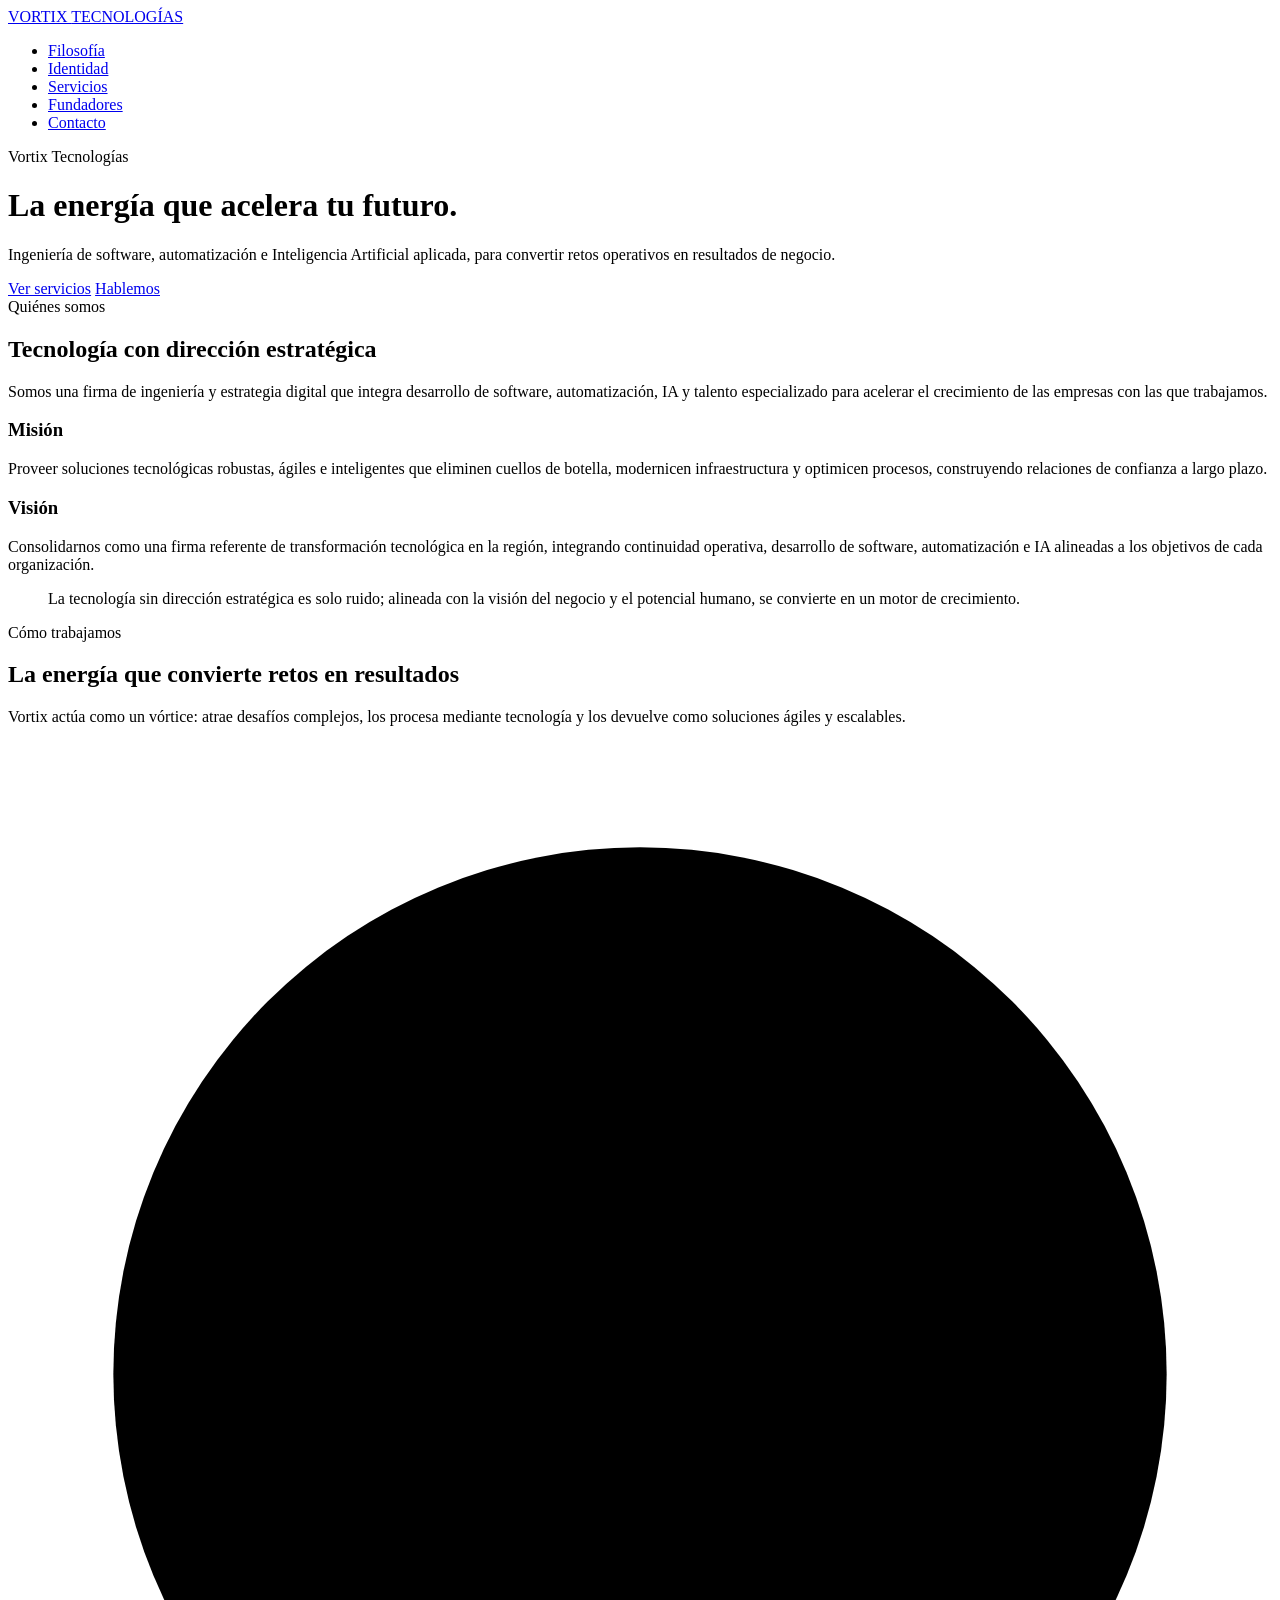
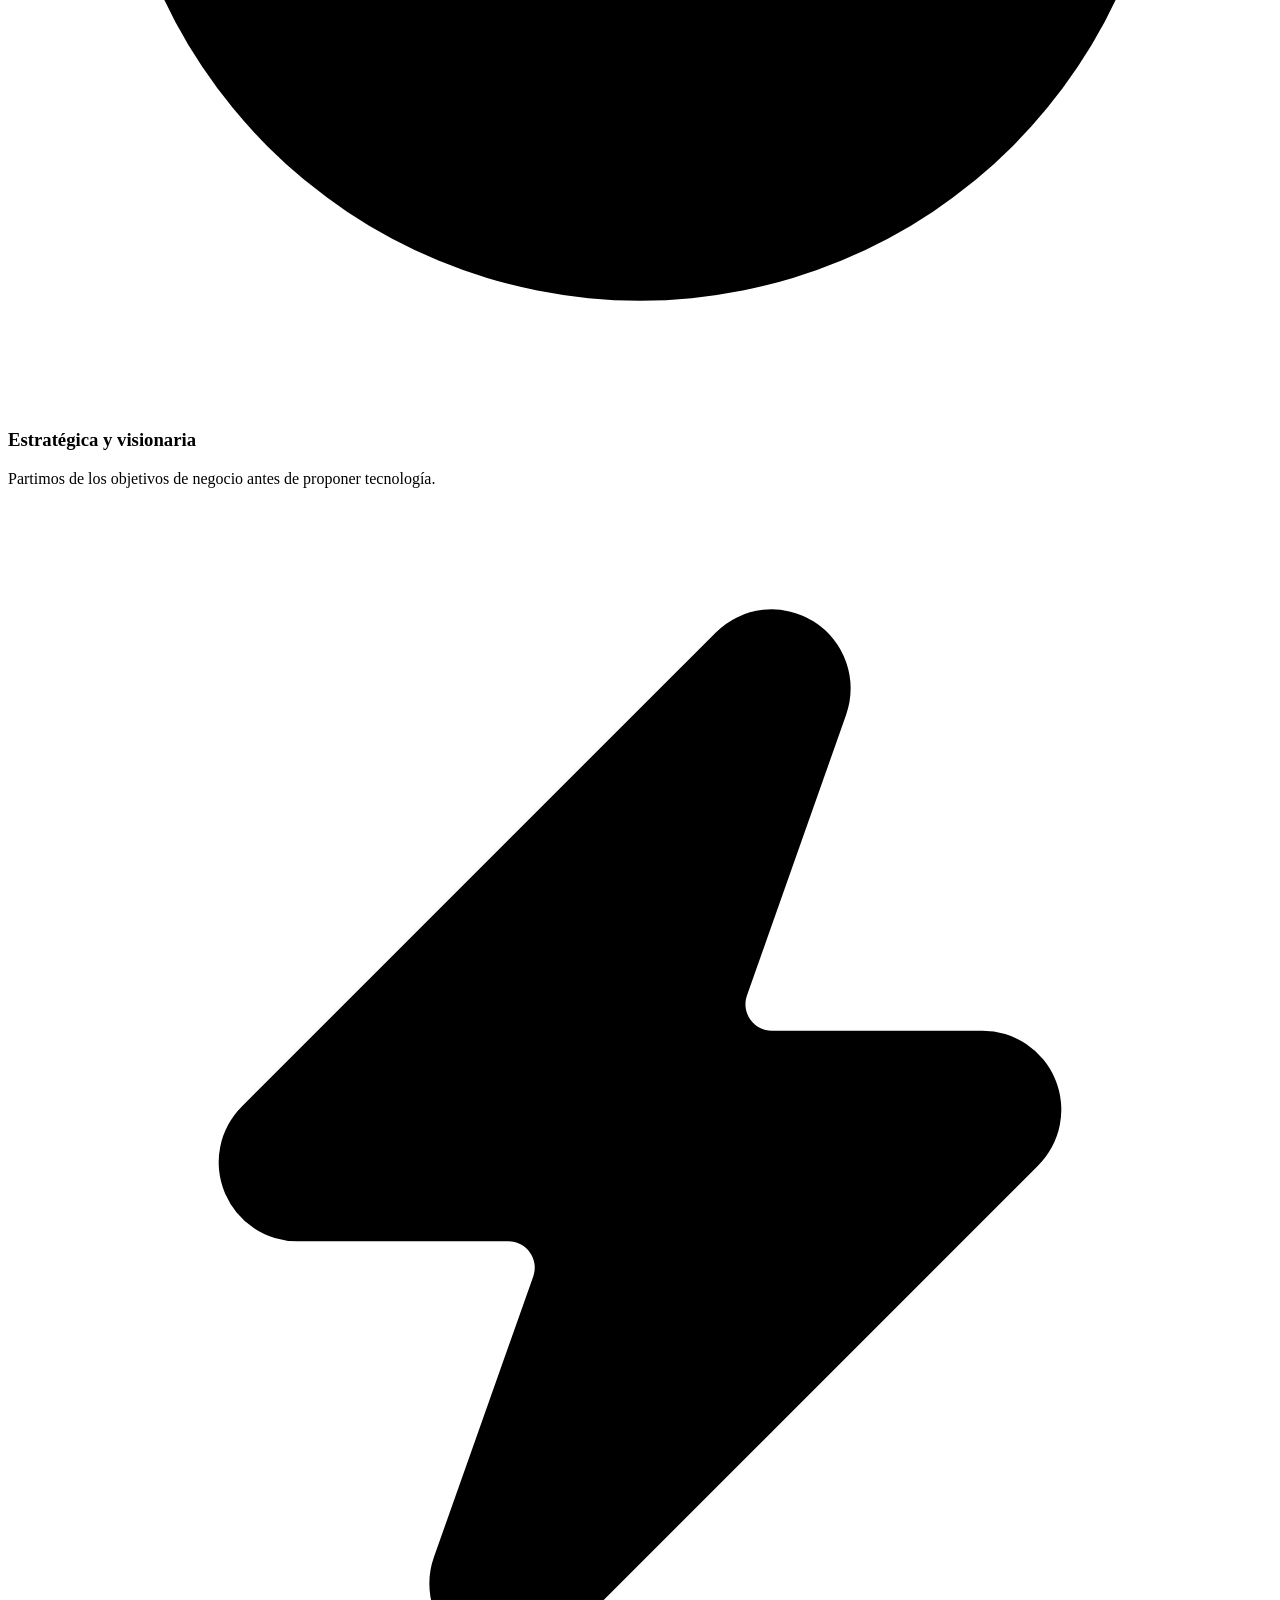
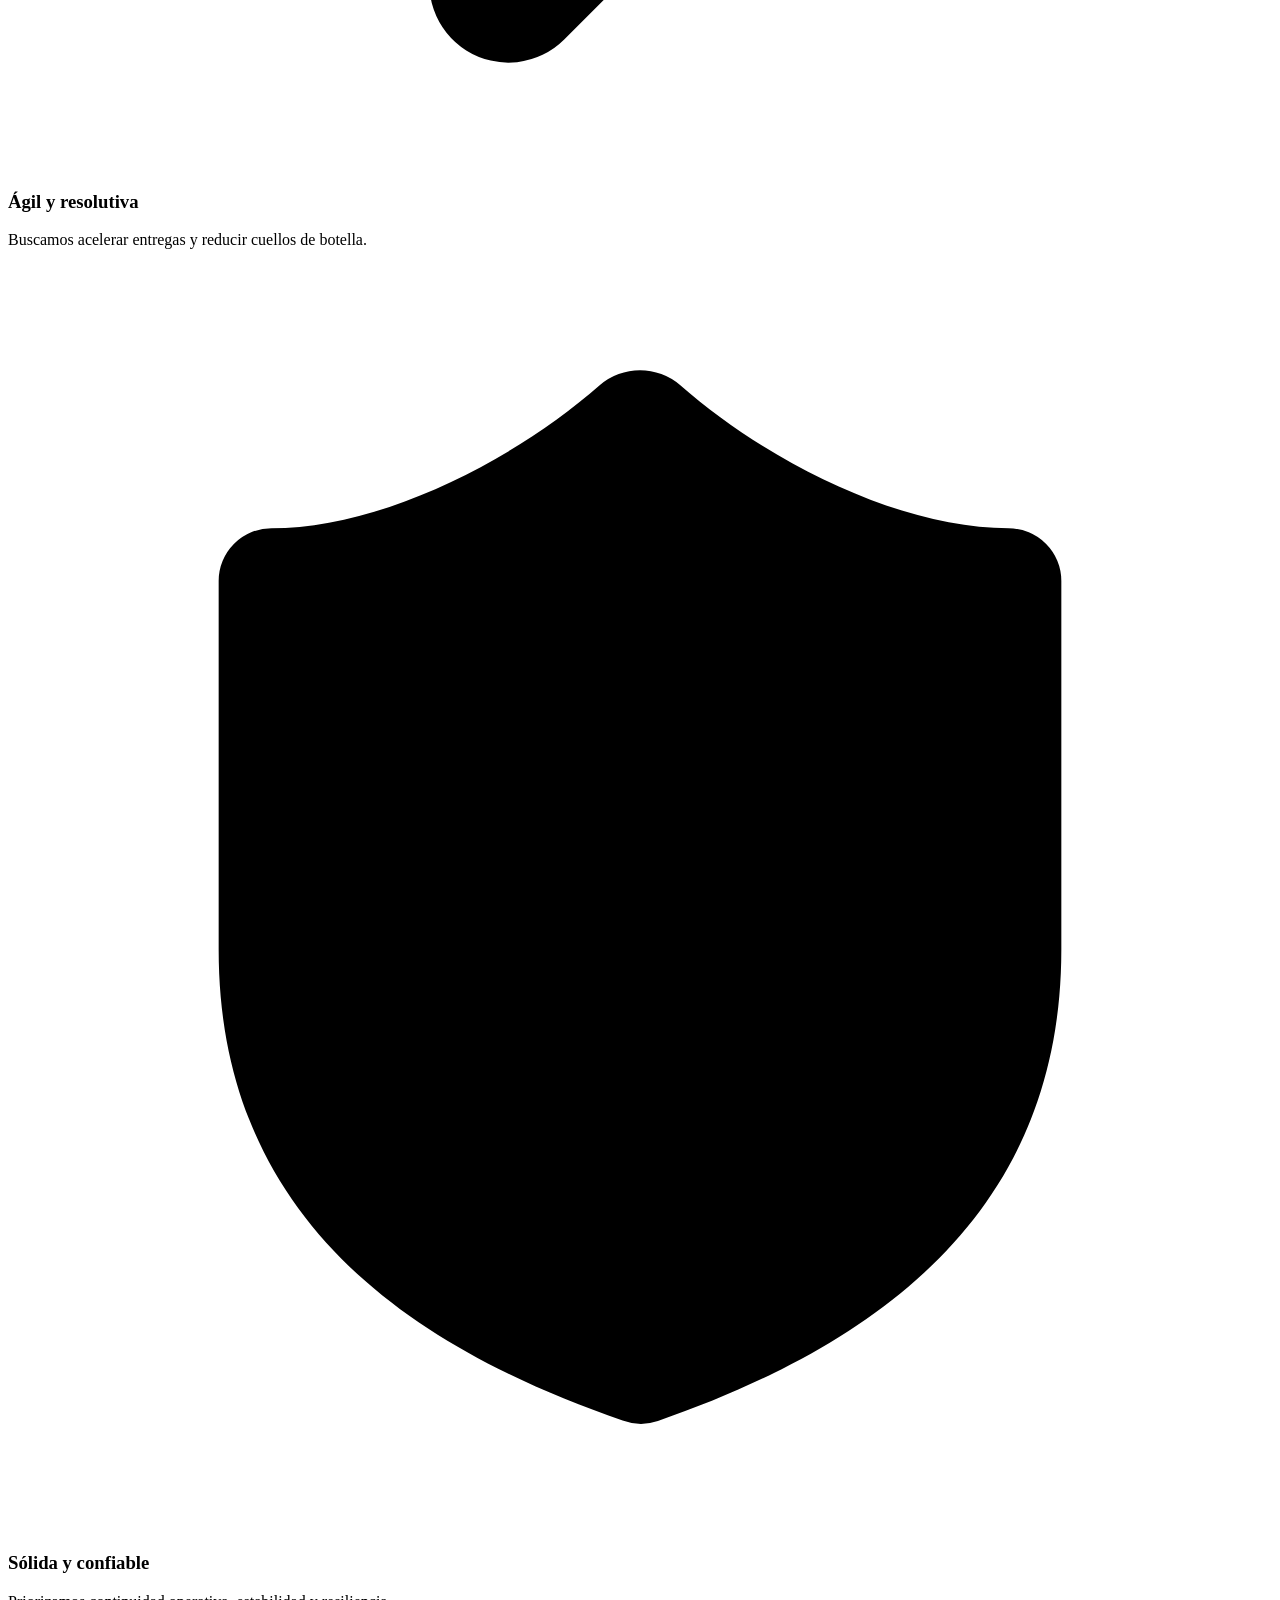
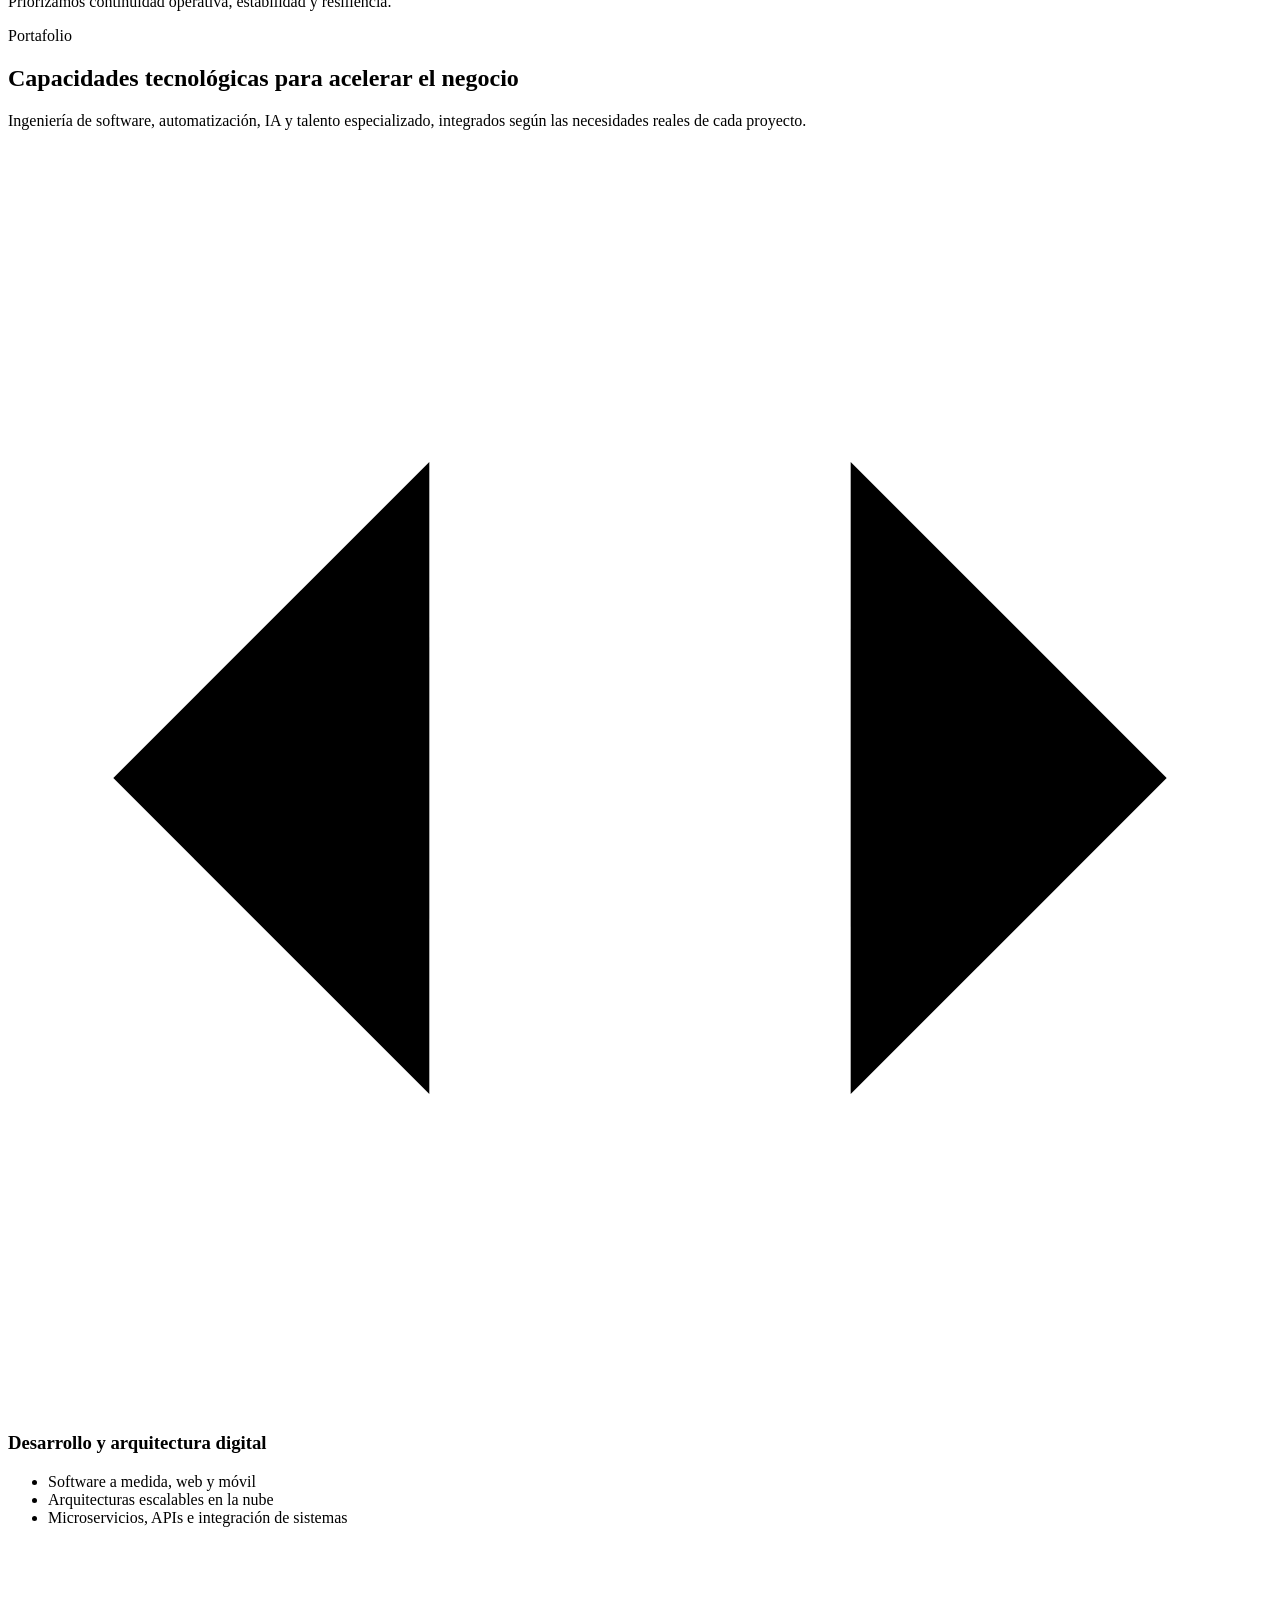
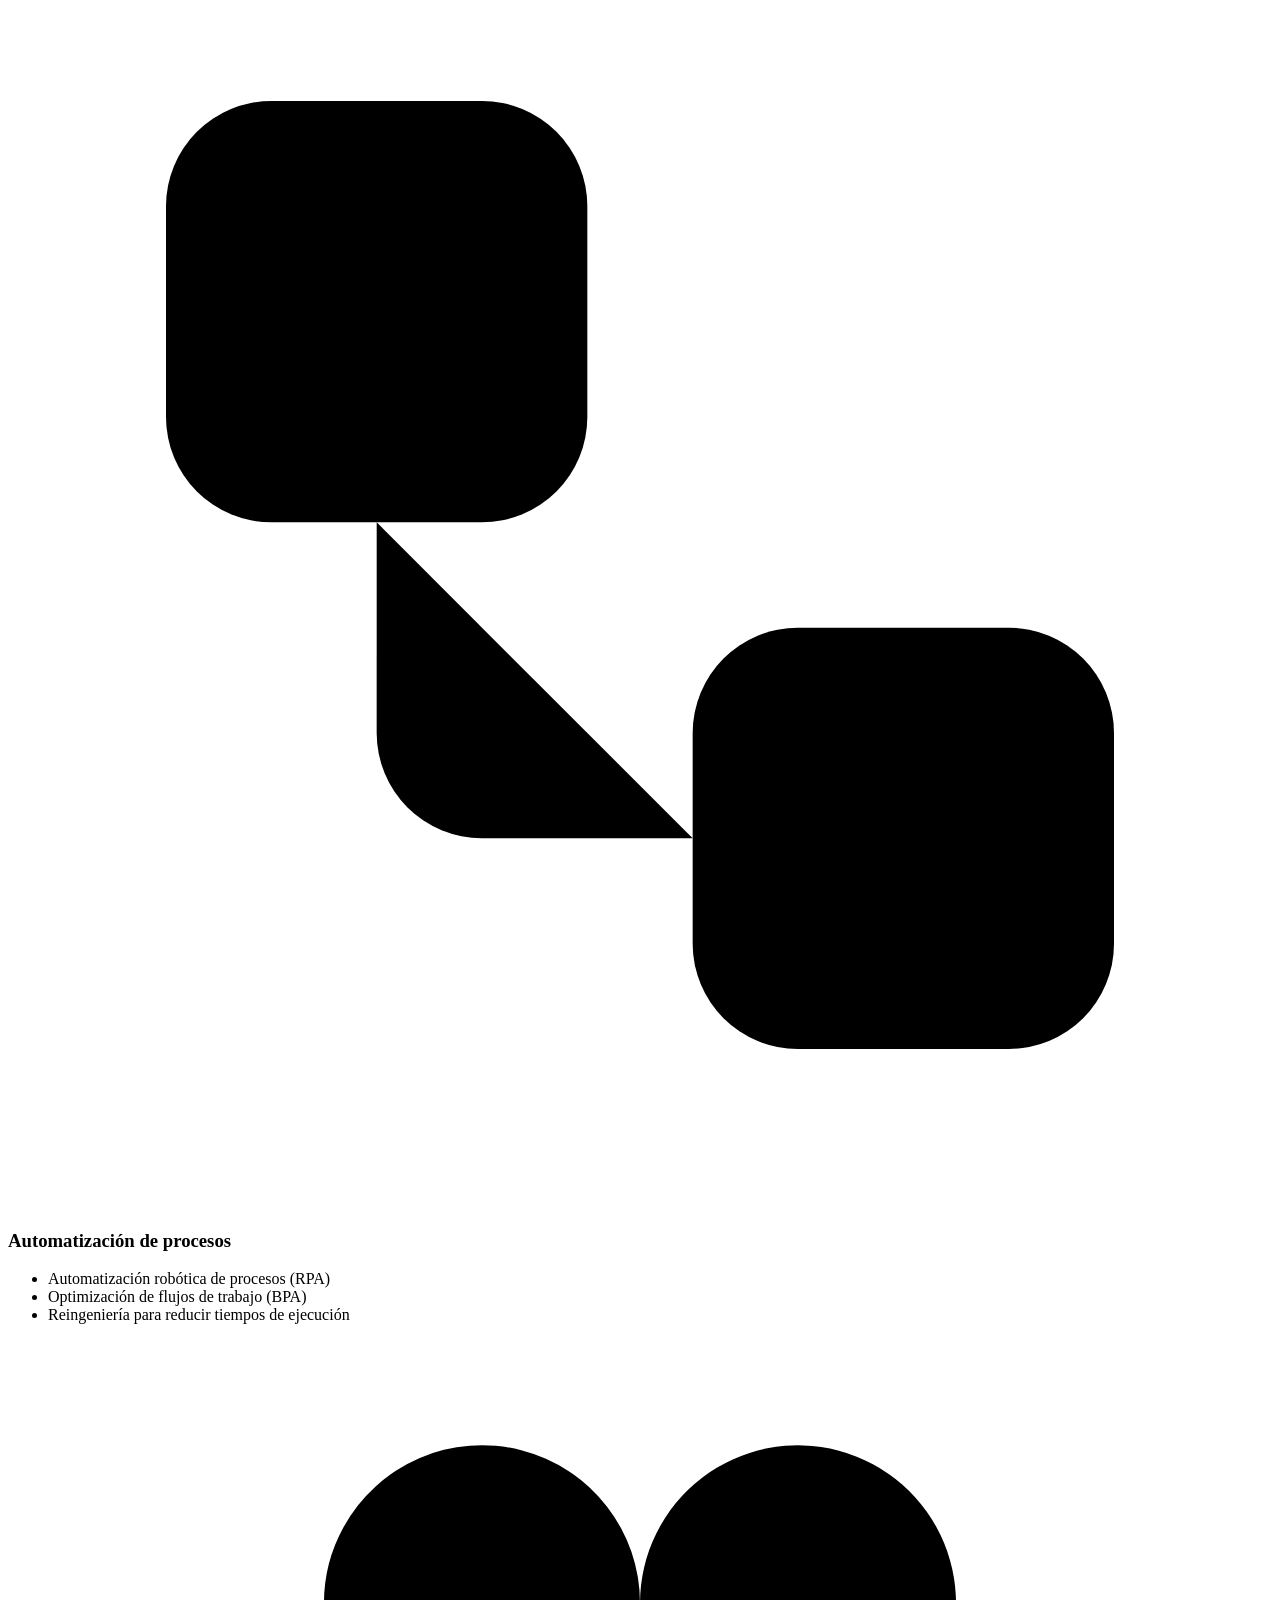
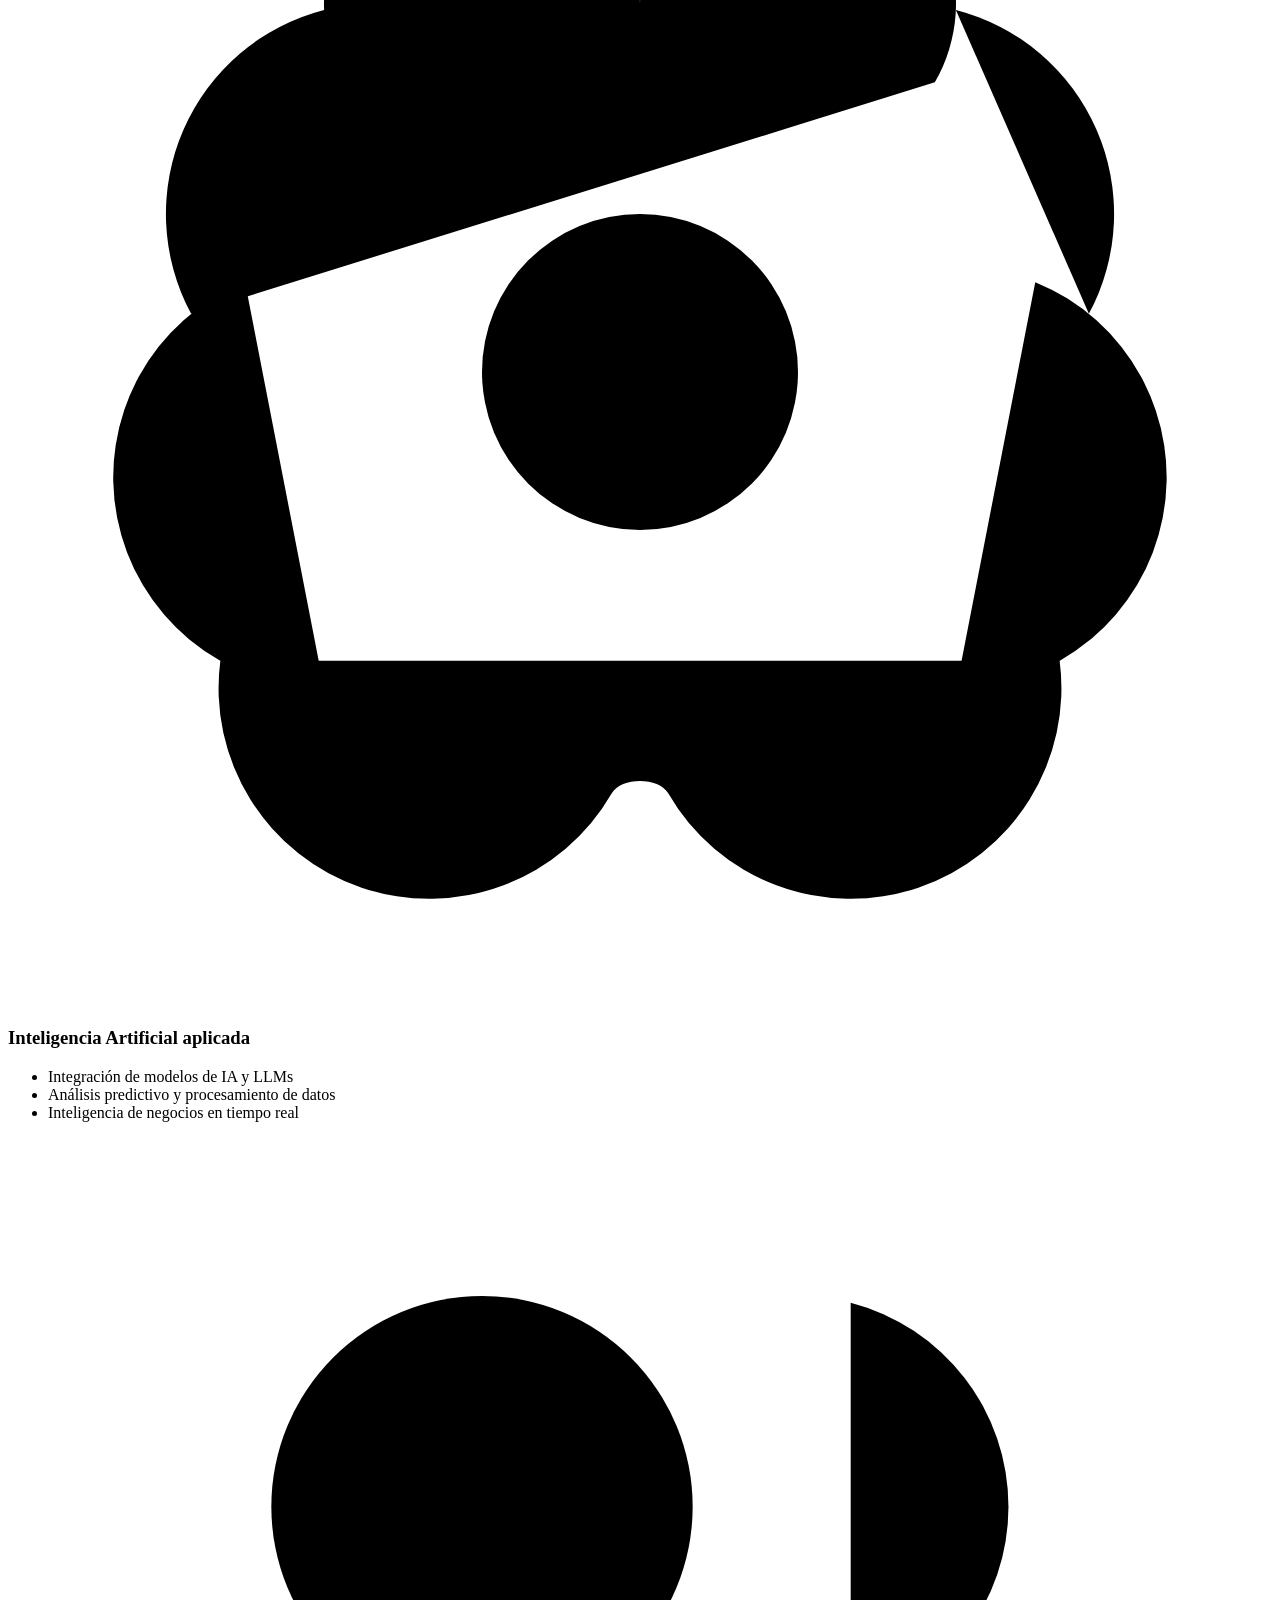
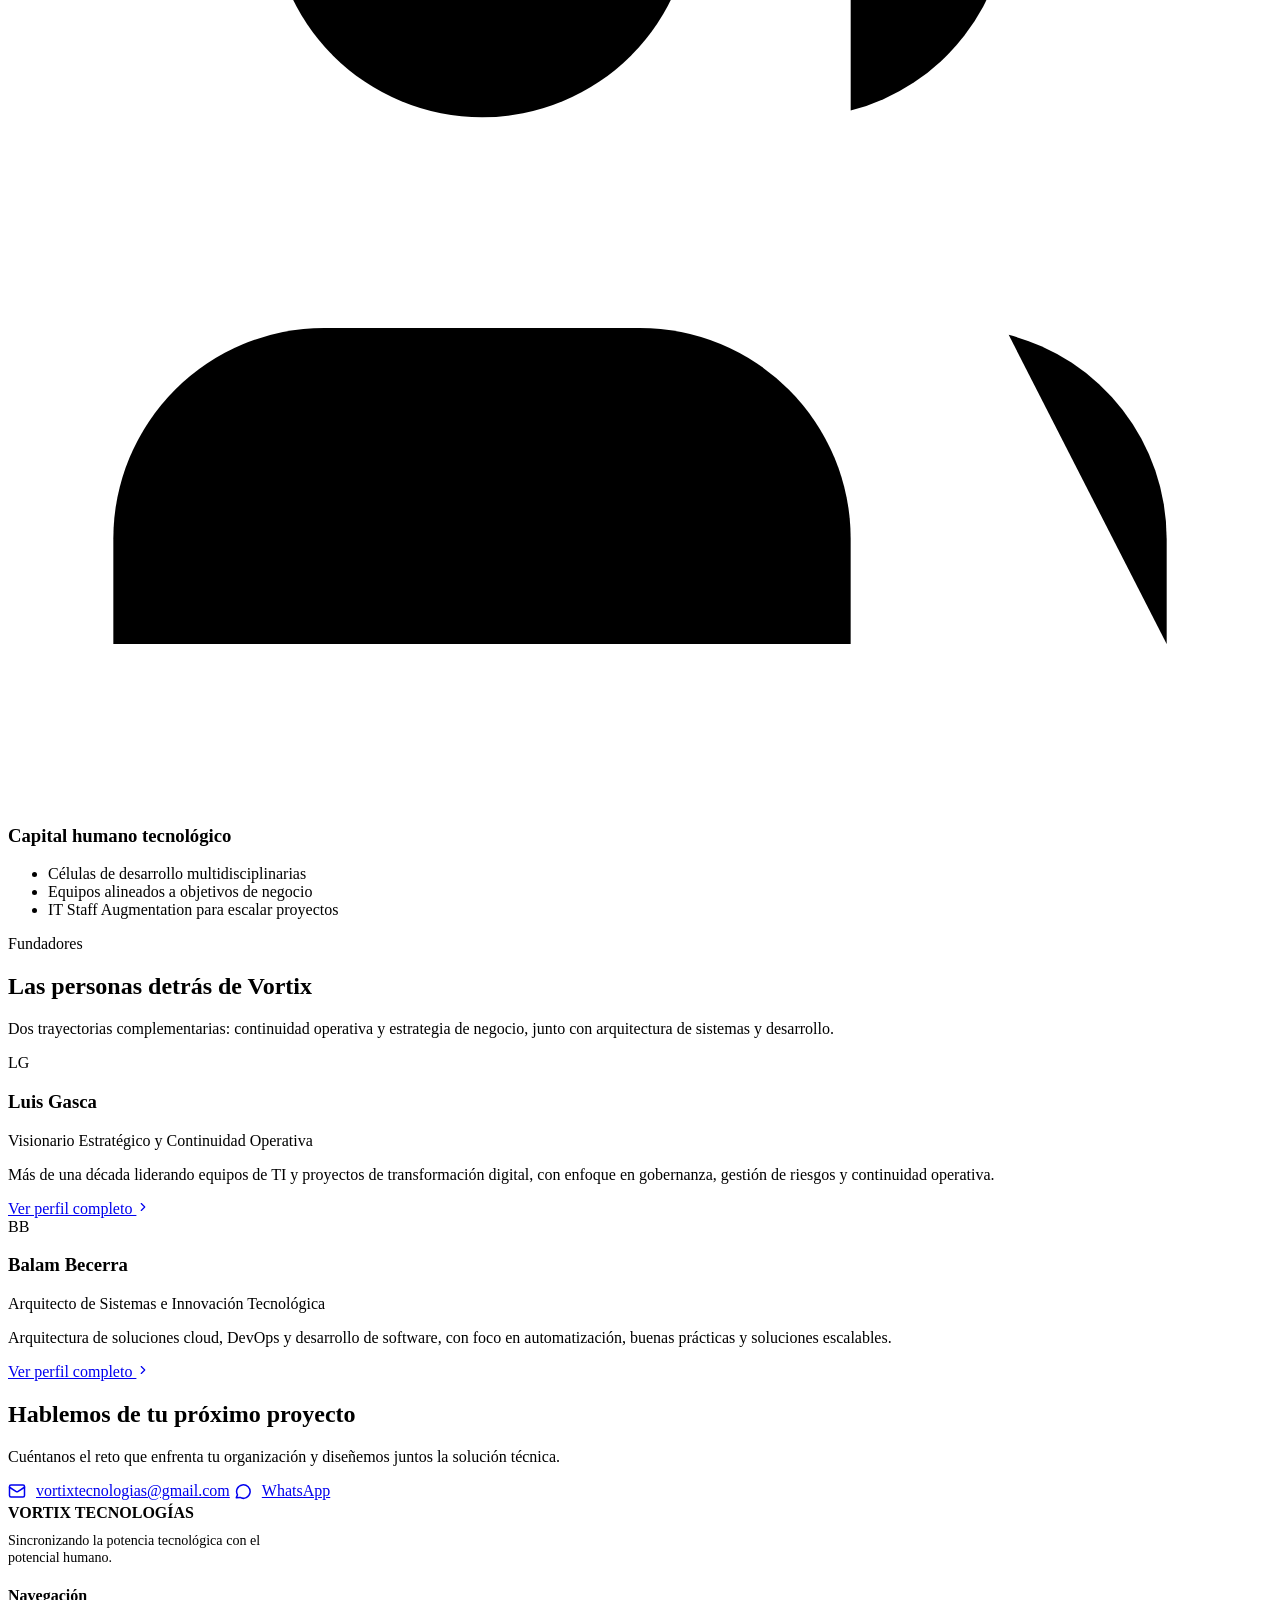
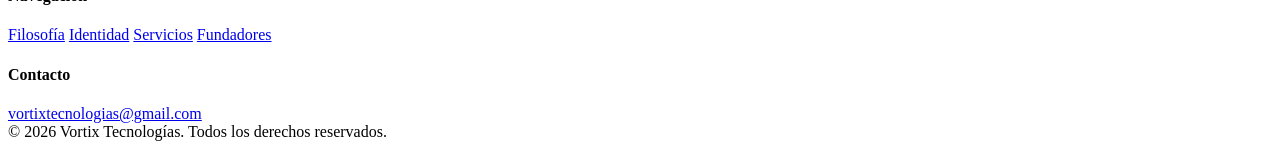
==== index.html @ a911931c "Add files via upload" ====
<!doctype html>
<html lang="es-MX">
<head>
<meta charset="utf-8">
<meta name="viewport" content="width=device-width,initial-scale=1">
<title>Vortix Tecnologías</title>
<meta name="description" content="Ingeniería, automatización e IA para transformar retos en resultados.">
<link rel="preconnect" href="https://fonts.googleapis.com">
<link rel="preconnect" href="https://fonts.gstatic.com" crossorigin>
<link href="https://fonts.googleapis.com/css2?family=Montserrat:wght@700;800&family=Inter:wght@400;500;600&display=swap" rel="stylesheet">
<link rel="stylesheet" href="css/styles.css">
</head>
<body>

<nav class="nav">
  <a href="index.html" class="logo">VORTIX <span>TECNOLOGÍAS</span></a>
  <ul>
    <li><a class="navlink" href="#filosofia">Filosofía</a></li>
    <li><a class="navlink" href="#identidad">Identidad</a></li>
    <li><a class="navlink" href="#servicios">Servicios</a></li>
    <li><a class="navlink" href="#fundadores">Fundadores</a></li>
    <li><a class="navlink" href="#contacto">Contacto</a></li>
  </ul>
</nav>

<header class="hero">
  <div class="hero-inner">
    <span class="eyebrow">Vortix Tecnologías</span>
    <h1>La energía que acelera tu futuro.</h1>
    <p class="lead">Ingeniería de software, automatización e Inteligencia Artificial aplicada, para convertir retos operativos en resultados de negocio.</p>
    <div class="hero-cta">
      <a href="#servicios" class="btn btn-primary">Ver servicios</a>
      <a href="#contacto" class="btn btn-ghost">Hablemos</a>
    </div>
  </div>
</header>

<section class="section philosophy" id="filosofia">
  <div class="section-head">
    <span class="eyebrow">Quiénes somos</span>
    <h2>Tecnología con dirección estratégica</h2>
    <p>Somos una firma de ingeniería y estrategia digital que integra desarrollo de software, automatización, IA y talento especializado para acelerar el crecimiento de las empresas con las que trabajamos.</p>
  </div>
  <div class="grid">
    <div class="card">
      <h3>Misión</h3>
      <p>Proveer soluciones tecnológicas robustas, ágiles e inteligentes que eliminen cuellos de botella, modernicen infraestructura y optimicen procesos, construyendo relaciones de confianza a largo plazo.</p>
    </div>
    <div class="card green">
      <h3>Visión</h3>
      <p>Consolidarnos como una firma referente de transformación tecnológica en la región, integrando continuidad operativa, desarrollo de software, automatización e IA alineadas a los objetivos de cada organización.</p>
    </div>
  </div>
  <blockquote class="quote">
    La tecnología sin dirección estratégica es solo ruido; alineada con la visión del negocio y el potencial humano, se convierte en un motor de crecimiento.
  </blockquote>
</section>

<section class="section identity" id="identidad">
  <div class="section-head">
    <span class="eyebrow">Cómo trabajamos</span>
    <h2>La energía que convierte retos en resultados</h2>
    <p>Vortix actúa como un vórtice: atrae desafíos complejos, los procesa mediante tecnología y los devuelve como soluciones ágiles y escalables.</p>
  </div>
  <div class="grid-3">
    <div class="pillar">
      <div class="icon"><svg xmlns="http://www.w3.org/2000/svg" viewBox="0 0 24 24"><circle cx="12" cy="12" r="10"/><path d="m16.24 7.76-1.804 5.411a2 2 0 0 1-1.265 1.265L7.76 16.24l1.804-5.411a2 2 0 0 1 1.265-1.265z"/></svg></div>
      <h3>Estratégica y visionaria</h3>
      <p>Partimos de los objetivos de negocio antes de proponer tecnología.</p>
    </div>
    <div class="pillar">
      <div class="icon"><svg xmlns="http://www.w3.org/2000/svg" viewBox="0 0 24 24"><path d="M15.914 4a1.5 1.5 0 00-2.474-1.561l-9 9A1.5 1.5 0 005.5 14h4.002a.5.5 0 01.471.666L8.086 20a1.5 1.5 0 002.475 1.56l9-9A1.5 1.5 0 0018.5 10h-3.997a.5.5 0 01-.472-.667z"/></svg></div>
      <h3>Ágil y resolutiva</h3>
      <p>Buscamos acelerar entregas y reducir cuellos de botella.</p>
    </div>
    <div class="pillar">
      <div class="icon"><svg xmlns="http://www.w3.org/2000/svg" viewBox="0 0 24 24"><path d="M20 13c0 5-3.5 7.5-7.66 8.95a1 1 0 0 1-.67-.01C7.5 20.5 4 18 4 13V6a1 1 0 0 1 1-1c2 0 4.5-1.2 6.24-2.72a1.17 1.17 0 0 1 1.52 0C14.51 3.81 17 5 19 5a1 1 0 0 1 1 1z"/><path d="m9 12 2 2 4-4"/></svg></div>
      <h3>Sólida y confiable</h3>
      <p>Priorizamos continuidad operativa, estabilidad y resiliencia.</p>
    </div>
  </div>
</section>

<section class="section services" id="servicios">
  <div class="section-head">
    <span class="eyebrow">Portafolio</span>
    <h2>Capacidades tecnológicas para acelerar el negocio</h2>
    <p>Ingeniería de software, automatización, IA y talento especializado, integrados según las necesidades reales de cada proyecto.</p>
  </div>
  <div class="grid">
    <div class="card">
      <div class="icon"><svg xmlns="http://www.w3.org/2000/svg" viewBox="0 0 24 24"><path d="m16 18 6-6-6-6"/><path d="m8 6-6 6 6 6"/></svg></div>
      <h3>Desarrollo y arquitectura digital</h3>
      <ul>
        <li>Software a medida, web y móvil</li>
        <li>Arquitecturas escalables en la nube</li>
        <li>Microservicios, APIs e integración de sistemas</li>
      </ul>
    </div>
    <div class="card green">
      <div class="icon"><svg xmlns="http://www.w3.org/2000/svg" viewBox="0 0 24 24"><rect width="8" height="8" x="3" y="3" rx="2"/><path d="M7 11v4a2 2 0 0 0 2 2h4"/><rect width="8" height="8" x="13" y="13" rx="2"/></svg></div>
      <h3>Automatización de procesos</h3>
      <ul>
        <li>Automatización robótica de procesos (RPA)</li>
        <li>Optimización de flujos de trabajo (BPA)</li>
        <li>Reingeniería para reducir tiempos de ejecución</li>
      </ul>
    </div>
    <div class="card green">
      <div class="icon"><svg xmlns="http://www.w3.org/2000/svg" viewBox="0 0 24 24"><path d="m10.852 14.772-.383.923"/><path d="m10.852 9.228-.383-.923"/><path d="m13.148 14.772.382.924"/><path d="m13.531 8.305-.383.923"/><path d="m14.772 10.852.923-.383"/><path d="m14.772 13.148.923.383"/><path d="M17.598 6.5A3 3 0 1 0 12 5a3 3 0 0 0-5.63-1.446 3 3 0 0 0-.368 1.571 4 4 0 0 0-2.525 5.771"/><path d="M17.998 5.125a4 4 0 0 1 2.525 5.771"/><path d="M19.505 10.294a4 4 0 0 1-1.5 7.706"/><path d="M4.032 17.483A4 4 0 0 0 11.464 20c.18-.311.892-.311 1.072 0a4 4 0 0 0 7.432-2.516"/><path d="M4.5 10.291A4 4 0 0 0 6 18"/><path d="M6.002 5.125a3 3 0 0 0 .4 1.375"/><path d="m9.228 10.852-.923-.383"/><path d="m9.228 13.148-.923.383"/><circle cx="12" cy="12" r="3"/></svg></div>
      <h3>Inteligencia Artificial aplicada</h3>
      <ul>
        <li>Integración de modelos de IA y LLMs</li>
        <li>Análisis predictivo y procesamiento de datos</li>
        <li>Inteligencia de negocios en tiempo real</li>
      </ul>
    </div>
    <div class="card">
      <div class="icon"><svg xmlns="http://www.w3.org/2000/svg" viewBox="0 0 24 24"><path d="M16 21v-2a4 4 0 0 0-4-4H6a4 4 0 0 0-4 4v2"/><path d="M16 3.128a4 4 0 0 1 0 7.744"/><path d="M22 21v-2a4 4 0 0 0-3-3.87"/><circle cx="9" cy="7" r="4"/></svg></div>
      <h3>Capital humano tecnológico</h3>
      <ul>
        <li>Células de desarrollo multidisciplinarias</li>
        <li>Equipos alineados a objetivos de negocio</li>
        <li>IT Staff Augmentation para escalar proyectos</li>
      </ul>
    </div>
  </div>
</section>

<section class="section founders" id="fundadores">
  <div class="section-head">
    <span class="eyebrow">Fundadores</span>
    <h2>Las personas detrás de Vortix</h2>
    <p>Dos trayectorias complementarias: continuidad operativa y estrategia de negocio, junto con arquitectura de sistemas y desarrollo.</p>
  </div>
  <div class="grid">
    <div class="founder-card">
      <div class="founder-photo">LG</div>
      <div>
        <h3>Luis Gasca</h3>
        <span class="founder-role">Visionario Estratégico y Continuidad Operativa</span>
        <p>Más de una década liderando equipos de TI y proyectos de transformación digital, con enfoque en gobernanza, gestión de riesgos y continuidad operativa.</p>
        <a class="founder-link" href="equipo/luis-gasca.html">Ver perfil completo
          <svg xmlns="http://www.w3.org/2000/svg" viewBox="0 0 24 24" width="14" height="14" fill="none" stroke="currentColor" stroke-width="2" stroke-linecap="round" stroke-linejoin="round"><path d="m9 18 6-6-6-6"/></svg>
        </a>
      </div>
    </div>
    <div class="founder-card">
      <div class="founder-photo">BB</div>
      <div>
        <h3>Balam Becerra</h3>
        <span class="founder-role">Arquitecto de Sistemas e Innovación Tecnológica</span>
        <p>Arquitectura de soluciones cloud, DevOps y desarrollo de software, con foco en automatización, buenas prácticas y soluciones escalables.</p>
        <a class="founder-link" href="equipo/balam-becerra.html">Ver perfil completo
          <svg xmlns="http://www.w3.org/2000/svg" viewBox="0 0 24 24" width="14" height="14" fill="none" stroke="currentColor" stroke-width="2" stroke-linecap="round" stroke-linejoin="round"><path d="m9 18 6-6-6-6"/></svg>
        </a>
      </div>
    </div>
  </div>
</section>

<div class="cta-band" id="contacto">
  <h2>Hablemos de tu próximo proyecto</h2>
  <p>Cuéntanos el reto que enfrenta tu organización y diseñemos juntos la solución técnica.</p>
  <div class="contact-buttons">
    <a href="mailto:vortixtecnologias@gmail.com" class="btn btn-primary" style="display:inline-flex;align-items:center;gap:10px;">
      <svg xmlns="http://www.w3.org/2000/svg" viewBox="0 0 24 24" width="18" height="18" fill="none" stroke="currentColor" stroke-width="2" stroke-linecap="round" stroke-linejoin="round"><path d="m22 7-8.991 5.727a2 2 0 0 1-2.009 0L2 7"/><rect x="2" y="4" width="20" height="16" rx="2"/></svg>
      vortixtecnologias@gmail.com
    </a>
    <a href="https://wa.me/524792269071?text=Hola%2C%20me%20gustar%C3%ADa%20conocer%20m%C3%A1s%20sobre%20Vortix%20Tecnolog%C3%ADas" target="_blank" rel="noopener" class="btn btn-whatsapp" style="display:inline-flex;align-items:center;gap:10px;">
      <svg xmlns="http://www.w3.org/2000/svg" viewBox="0 0 24 24" width="18" height="18" fill="none" stroke="currentColor" stroke-width="2" stroke-linecap="round" stroke-linejoin="round"><path d="M3 21l1.65-3.8a9 9 0 1 1 3.4 3.4z"/></svg>
      WhatsApp
    </a>
  </div>
</div>

<footer class="footer">
  <div>
    <strong>VORTIX TECNOLOGÍAS</strong>
    <p style="margin-top:10px; max-width:280px; font-size:.88rem;">Sincronizando la potencia tecnológica con el potencial humano.</p>
  </div>
  <div class="cols">
    <div class="col">
      <h4>Navegación</h4>
      <a href="#filosofia">Filosofía</a>
      <a href="#identidad">Identidad</a>
      <a href="#servicios">Servicios</a>
      <a href="#fundadores">Fundadores</a>
    </div>
    <div class="col">
      <h4>Contacto</h4>
      <a href="mailto:vortixtecnologias@gmail.com">vortixtecnologias@gmail.com</a>
    </div>
  </div>
</footer>
<div class="footer-bottom">© 2026 Vortix Tecnologías. Todos los derechos reservados.</div>

</body>
</html>
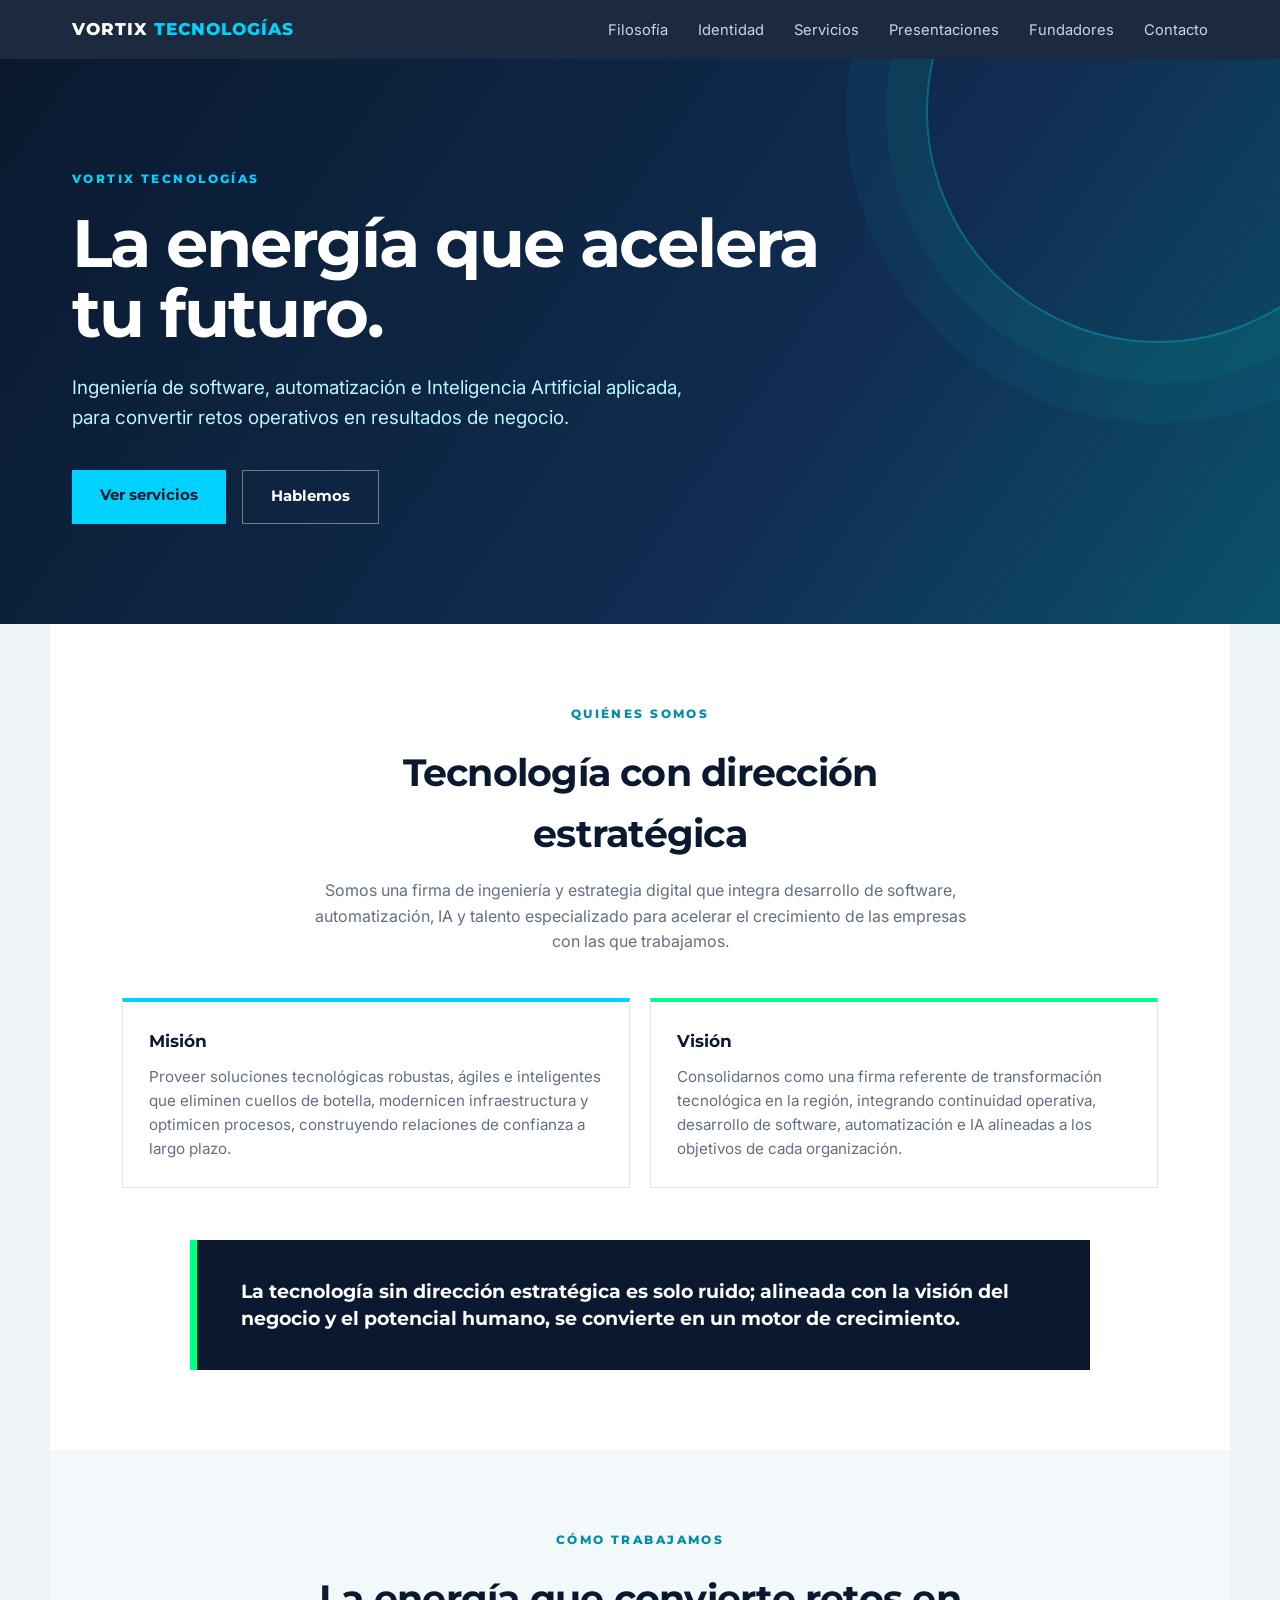
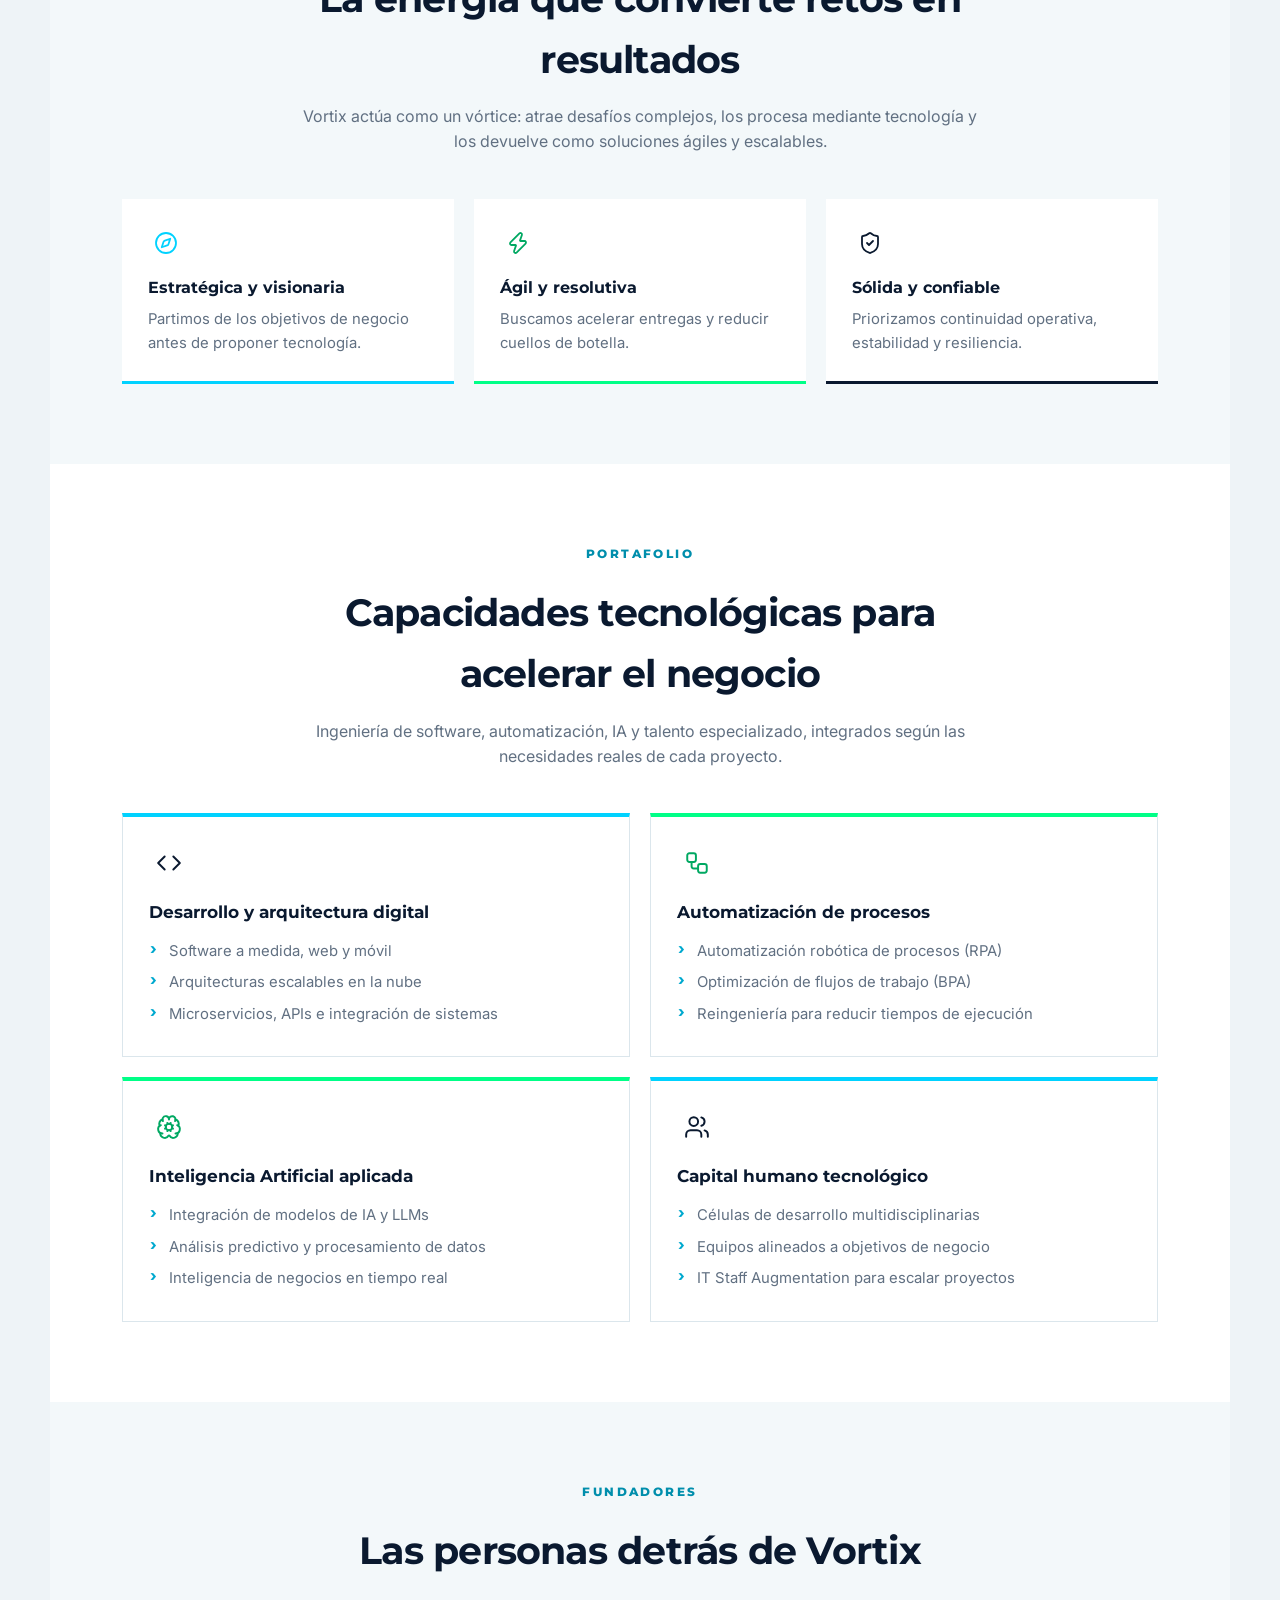
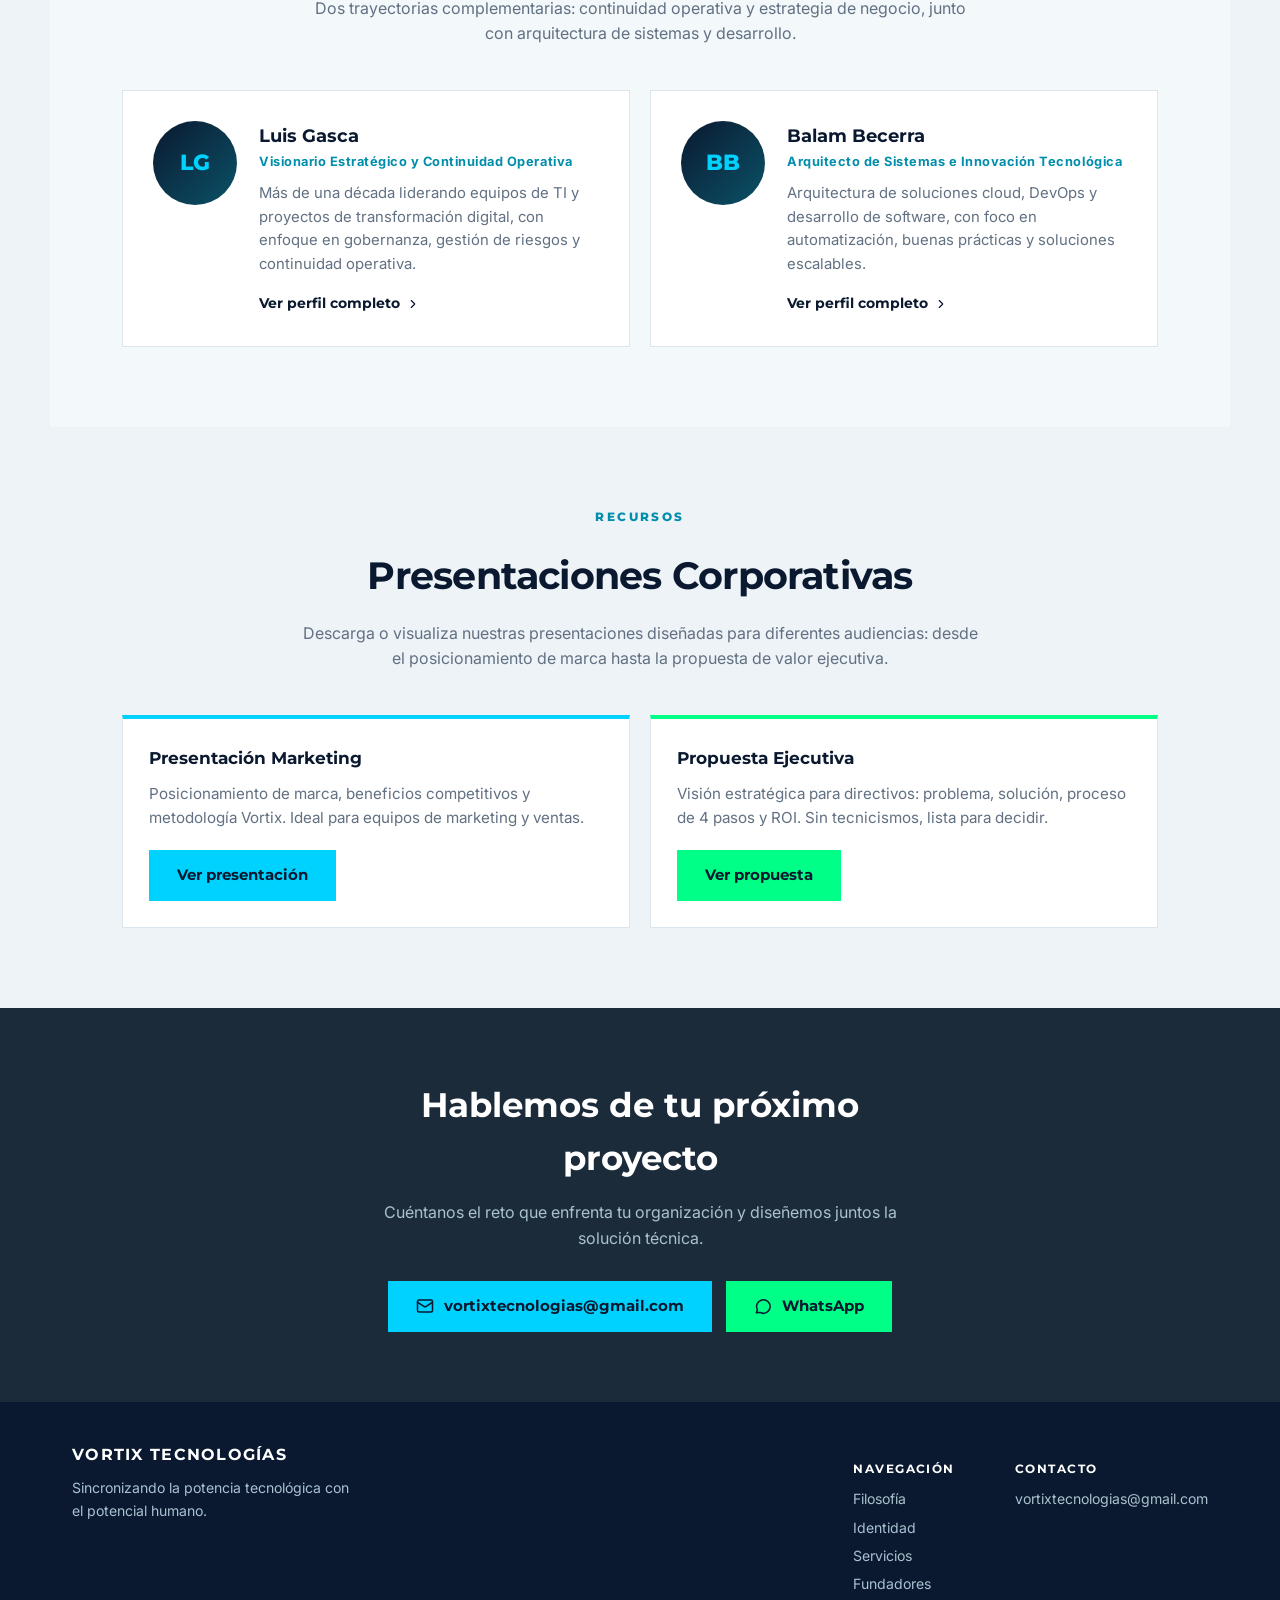
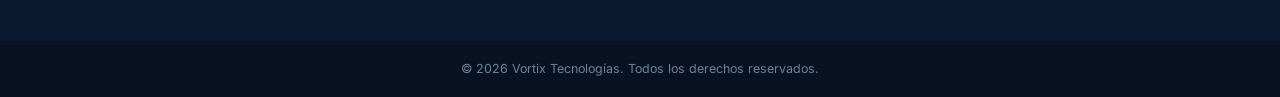
==== commit 24b5f14a: "Add files via upload" ====
--- a/index.html
+++ b/index.html
@@ -18,6 +18,7 @@
     <li><a class="navlink" href="#filosofia">Filosofía</a></li>
     <li><a class="navlink" href="#identidad">Identidad</a></li>
     <li><a class="navlink" href="#servicios">Servicios</a></li>
+    <li><a class="navlink" href="#presentaciones">Presentaciones</a></li>
     <li><a class="navlink" href="#fundadores">Fundadores</a></li>
     <li><a class="navlink" href="#contacto">Contacto</a></li>
   </ul>
@@ -154,6 +155,30 @@
         <a class="founder-link" href="equipo/balam-becerra.html">Ver perfil completo
           <svg xmlns="http://www.w3.org/2000/svg" viewBox="0 0 24 24" width="14" height="14" fill="none" stroke="currentColor" stroke-width="2" stroke-linecap="round" stroke-linejoin="round"><path d="m9 18 6-6-6-6"/></svg>
         </a>
+      </div>
+    </div>
+  </div>
+</section>
+
+<section class="section presentations" id="presentaciones">
+  <div class="section-head">
+    <span class="eyebrow">Recursos</span>
+    <h2>Presentaciones Corporativas</h2>
+    <p>Descarga o visualiza nuestras presentaciones diseñadas para diferentes audiencias: desde el posicionamiento de marca hasta la propuesta de valor ejecutiva.</p>
+  </div>
+  <div class="grid">
+    <div class="card">
+      <h3>Presentación Marketing</h3>
+      <p>Posicionamiento de marca, beneficios competitivos y metodología Vortix. Ideal para equipos de marketing y ventas.</p>
+      <div style="margin-top: 20px;">
+        <a href="presentaciones/vortix-marketing.html" class="btn btn-primary" style="display:inline-block;" target="_blank" rel="noopener">Ver presentación</a>
+      </div>
+    </div>
+    <div class="card green">
+      <h3>Propuesta Ejecutiva</h3>
+      <p>Visión estratégica para directivos: problema, solución, proceso de 4 pasos y ROI. Sin tecnicismos, lista para decidir.</p>
+      <div style="margin-top: 20px;">
+        <a href="presentaciones/vortix-ejecutiva.html" class="btn btn-primary" style="display:inline-block; background: var(--green);" target="_blank" rel="noopener">Ver propuesta</a>
       </div>
     </div>
   </div>
--- a/css/styles.css
+++ b/css/styles.css
@@ -0,0 +1,215 @@
+:root {
+  --navy:#0A192F;
+  --cyan:#00D2FF;
+  --green:#00FF87;
+  --graphite:#1C2B3A;
+  --white:#FFFFFF;
+  --muted:#617082;
+}
+* { box-sizing:border-box; }
+html { scroll-behavior:smooth; }
+body {
+  margin:0;
+  background:#eef3f7;
+  color:var(--graphite);
+  font-family:Inter,Arial,sans-serif;
+  line-height:1.58;
+}
+h1,h2,h3 { font-family:Montserrat,Arial,sans-serif; margin:0; }
+p { margin:0 0 16px; }
+a { color:inherit; }
+
+/* ---- Nav ---- */
+.nav {
+  position:sticky; top:0; z-index:20;
+  background:rgba(10,25,47,.92);
+  backdrop-filter:blur(6px);
+  color:#fff;
+  padding:16px 72px;
+  display:flex; align-items:center; justify-content:space-between;
+}
+.nav .logo {
+  font-family:Montserrat,Arial,sans-serif;
+  font-weight:800; font-size:1.05rem; letter-spacing:.06em;
+  text-decoration:none; color:#fff;
+}
+.nav .logo span { color:var(--cyan); }
+.nav ul { list-style:none; display:flex; gap:30px; margin:0; padding:0; }
+.nav a.navlink { text-decoration:none; font-size:.92rem; color:#c9d7e0; transition:color .15s; }
+.nav a.navlink:hover { color:var(--cyan); }
+
+/* ---- Hero ---- */
+.hero {
+  color:#fff;
+  background:linear-gradient(125deg, var(--navy) 0%, #102d50 64%, #0b5268 100%);
+  padding:110px 72px 100px;
+  position:relative; overflow:hidden;
+}
+.hero:after {
+  content:''; position:absolute; right:-110px; top:-180px;
+  width:460px; height:460px; border:2px solid rgba(0,210,255,.34); border-radius:50%;
+  box-shadow:0 0 0 40px rgba(0,255,135,.05), 0 0 0 80px rgba(0,210,255,.05);
+}
+.hero-inner { position:relative; z-index:1; max-width:760px; }
+.eyebrow {
+  display:block; color:var(--cyan); font-family:Montserrat,Arial,sans-serif;
+  font-size:.76rem; font-weight:800; letter-spacing:.2em; text-transform:uppercase;
+  margin-bottom:20px;
+}
+.hero h1 {
+  font-size:clamp(2.4rem,5.5vw,4.2rem); line-height:1.05; letter-spacing:-.03em;
+}
+.hero .lead {
+  color:#b9f6ff; font-size:1.18rem; max-width:620px; margin:24px 0 0;
+}
+.hero-cta { margin-top:38px; display:flex; gap:16px; flex-wrap:wrap; }
+.btn {
+  display:inline-block; text-decoration:none; font-family:Montserrat,Arial,sans-serif;
+  font-weight:700; font-size:.92rem; padding:14px 28px;
+}
+.btn-primary { background:var(--cyan); color:var(--navy); }
+.btn-ghost { border:1.5px solid rgba(255,255,255,.4); color:#fff; }
+.btn-whatsapp { background:var(--green); color:var(--navy); }
+
+/* ---- Sections ---- */
+.section { padding:80px 72px; max-width:1180px; margin:0 auto; }
+.section-head { max-width:680px; margin:0 auto 44px; text-align:center; }
+.section-head .eyebrow { color:#008eac; }
+.section-head h2 { font-size:clamp(1.7rem,3.2vw,2.4rem); letter-spacing:-.02em; color:var(--navy); }
+.section-head p { color:var(--muted); margin-top:14px; }
+
+.grid { display:grid; grid-template-columns:repeat(2,minmax(0,1fr)); gap:20px; }
+.grid-3 { display:grid; grid-template-columns:repeat(3,minmax(0,1fr)); gap:20px; }
+.card {
+  border:1px solid #dbe6ec; border-top:4px solid var(--cyan);
+  padding:26px; background:#fff;
+}
+.card.green { border-top-color:var(--green); }
+.card h3 { font-size:1.06rem; color:var(--navy); margin-bottom:10px; }
+.card p { color:var(--muted); font-size:.95rem; margin:0; }
+.icon {
+  width:40px; height:40px; margin-bottom:16px;
+  display:flex; align-items:center; justify-content:center;
+  color:var(--navy);
+}
+.icon svg { width:26px; height:26px; stroke:currentColor; fill:none; stroke-width:1.8; stroke-linecap:round; stroke-linejoin:round; }
+.card.green .icon { color:#00a862; }
+
+.philosophy { background:#fff; }
+.quote {
+  background:var(--navy); color:#fff; padding:38px 44px;
+  border-left:7px solid var(--green);
+  font-family:Montserrat,Arial,sans-serif; font-size:1.2rem; font-weight:700;
+  line-height:1.4; max-width:900px; margin:52px auto 0;
+}
+
+.identity { background:#f3f8fa; }
+.pillar { background:#fff; padding:26px; border-bottom:3px solid var(--cyan); }
+.pillar:nth-child(2) { border-bottom-color:var(--green); }
+.pillar:nth-child(3) { border-bottom-color:var(--navy); }
+.pillar h3 { font-size:1rem; color:var(--navy); margin-bottom:8px; }
+.pillar p { color:var(--muted); font-size:.93rem; margin:0; }
+.pillar .icon { width:36px; height:36px; margin-bottom:14px; color:var(--cyan); }
+.pillar .icon svg { width:24px; height:24px; stroke:currentColor; fill:none; stroke-width:1.8; stroke-linecap:round; stroke-linejoin:round; }
+.pillar:nth-child(2) .icon { color:#00a862; }
+.pillar:nth-child(3) .icon { color:var(--navy); }
+
+.services { background:#fff; }
+.services .card ul { margin:0; padding:0; list-style:none; }
+.services .card li {
+  position:relative; padding:4px 0 4px 20px; font-size:.93rem; color:var(--muted);
+}
+.services .card li:before {
+  content:'›'; color:#00a9cf; font-weight:800; position:absolute; left:1px; top:2px;
+}
+
+/* ---- Fundadores ---- */
+.founders { background:#f3f8fa; }
+.founder-card {
+  background:#fff; border:1px solid #dbe6ec; padding:30px;
+  display:flex; gap:22px; align-items:flex-start;
+}
+.founder-photo {
+  width:84px; height:84px; border-radius:50%; flex-shrink:0;
+  background:linear-gradient(135deg, var(--navy), #0b5268);
+  display:flex; align-items:center; justify-content:center;
+  color:var(--cyan); font-family:Montserrat,Arial,sans-serif; font-weight:800; font-size:1.4rem;
+}
+.founder-card h3 { font-size:1.15rem; color:var(--navy); margin-bottom:2px; }
+.founder-role { color:#008eac; font-size:.8rem; font-weight:700; letter-spacing:.04em; margin-bottom:10px; display:block; }
+.founder-card p { color:var(--muted); font-size:.93rem; margin-bottom:14px; }
+.founder-link {
+  font-family:Montserrat,Arial,sans-serif; font-weight:700; font-size:.85rem;
+  color:var(--navy); text-decoration:none; display:inline-flex; align-items:center; gap:6px;
+}
+.founder-link:hover { color:#008eac; }
+
+/* ---- Perfil individual ---- */
+.profile-hero { padding:90px 72px 70px; }
+.profile-head { display:flex; gap:30px; align-items:center; position:relative; z-index:1; }
+.profile-photo {
+  width:104px; height:104px; border-radius:50%; flex-shrink:0;
+  background:rgba(255,255,255,.08); border:2px solid rgba(0,210,255,.4);
+  display:flex; align-items:center; justify-content:center;
+  color:var(--cyan); font-family:Montserrat,Arial,sans-serif; font-weight:800; font-size:1.8rem;
+}
+.profile-head h1 { font-size:clamp(1.9rem,4vw,2.8rem); }
+.profile-head .role { color:var(--cyan); font-size:1rem; margin-top:6px; display:block; }
+.back-link {
+  color:#b9f6ff; text-decoration:none; font-size:.85rem; display:inline-flex;
+  align-items:center; gap:6px; margin-bottom:26px; position:relative; z-index:1;
+}
+.back-link:hover { color:var(--cyan); }
+
+.skill-group { margin-bottom:30px; }
+.skill-group h3 { font-size:.98rem; color:var(--navy); margin-bottom:10px; }
+.skill-tags { display:flex; flex-wrap:wrap; gap:8px; }
+.skill-tag {
+  background:#f1fcff; border:1px solid #cdeef7; color:#0a5b70;
+  font-size:.82rem; padding:6px 13px;
+}
+
+.cert-list { list-style:none; margin:0; padding:0; }
+.cert-list li {
+  position:relative; padding:8px 0 8px 26px; font-size:.93rem; color:var(--graphite);
+  border-bottom:1px solid #e7eef2;
+}
+.cert-list li:before {
+  content:'✦'; color:var(--cyan); position:absolute; left:0; top:8px; font-size:.85rem;
+}
+.cert-list li:last-child { border-bottom:none; }
+
+.contact-buttons { display:flex; gap:14px; flex-wrap:wrap; margin-top:10px; }
+
+.cta-band {
+  background:var(--graphite); color:#fff; text-align:center; padding:70px 72px;
+}
+.cta-band h2 { font-size:clamp(1.6rem,3vw,2.1rem); max-width:600px; margin:0 auto 16px; }
+.cta-band p { color:#a9c2cf; max-width:560px; margin:0 auto 30px; }
+.cta-band .contact-buttons { justify-content:center; }
+
+.footer {
+  background:var(--navy); color:#a9c2cf; padding:40px 72px;
+  display:flex; justify-content:space-between; align-items:flex-start; gap:24px; flex-wrap:wrap;
+}
+.footer strong { color:#fff; font-family:Montserrat,Arial,sans-serif; letter-spacing:.08em; }
+.footer .cols { display:flex; gap:60px; flex-wrap:wrap; }
+.footer .col h4 {
+  color:#fff; font-family:Montserrat,Arial,sans-serif; font-size:.78rem;
+  letter-spacing:.12em; text-transform:uppercase; margin-bottom:10px;
+}
+.footer .col a, .footer .col p { display:block; font-size:.88rem; margin-bottom:6px; text-decoration:none; color:#a9c2cf; }
+.footer .col a:hover { color:var(--cyan); }
+.footer-bottom {
+  padding:18px 72px; background:#081222; color:#6d8494; font-size:.78rem; text-align:center;
+}
+
+@media (max-width:860px) {
+  .nav { padding:16px 24px; }
+  .nav ul { display:none; }
+  .hero, .section, .cta-band, .footer, .profile-hero { padding-left:26px; padding-right:26px; }
+  .grid, .grid-3 { grid-template-columns:1fr; }
+  .footer { flex-direction:column; }
+  .founder-card { flex-direction:column; }
+  .profile-head { flex-direction:column; align-items:flex-start; }
+}
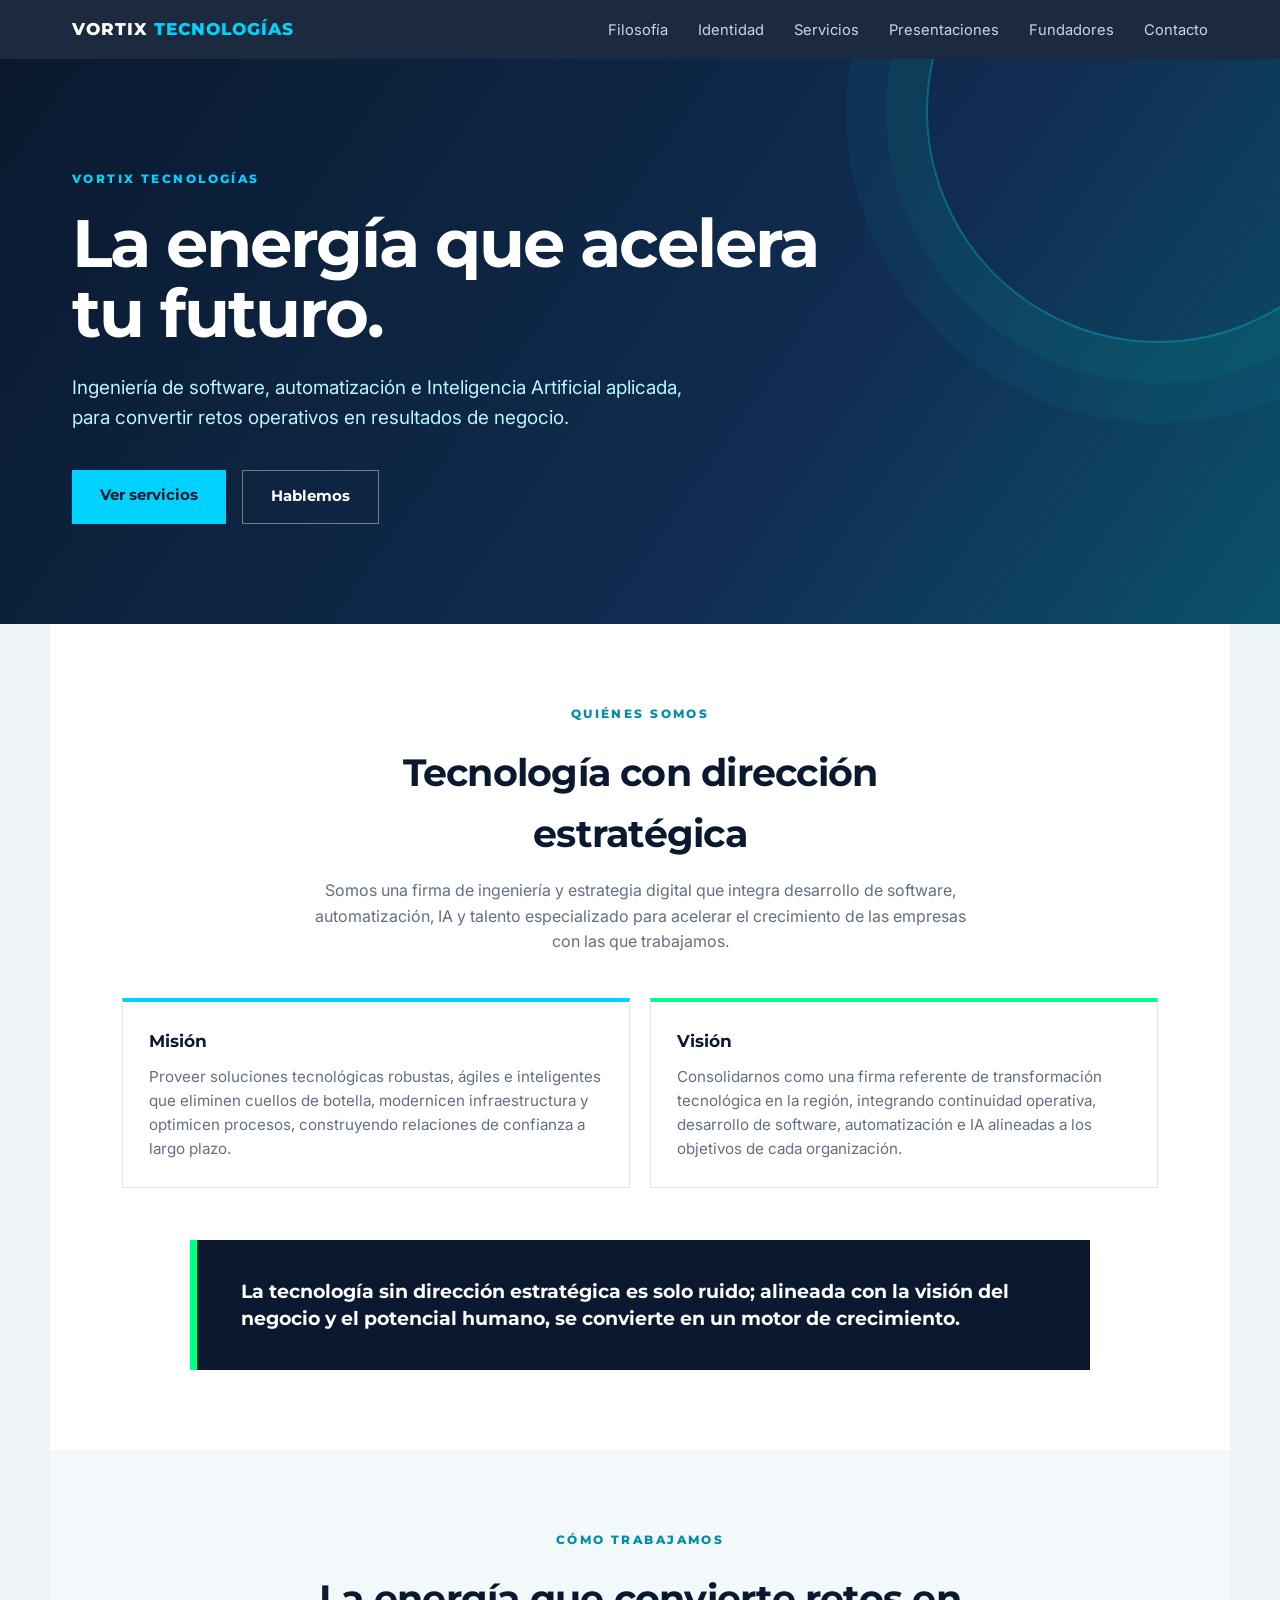
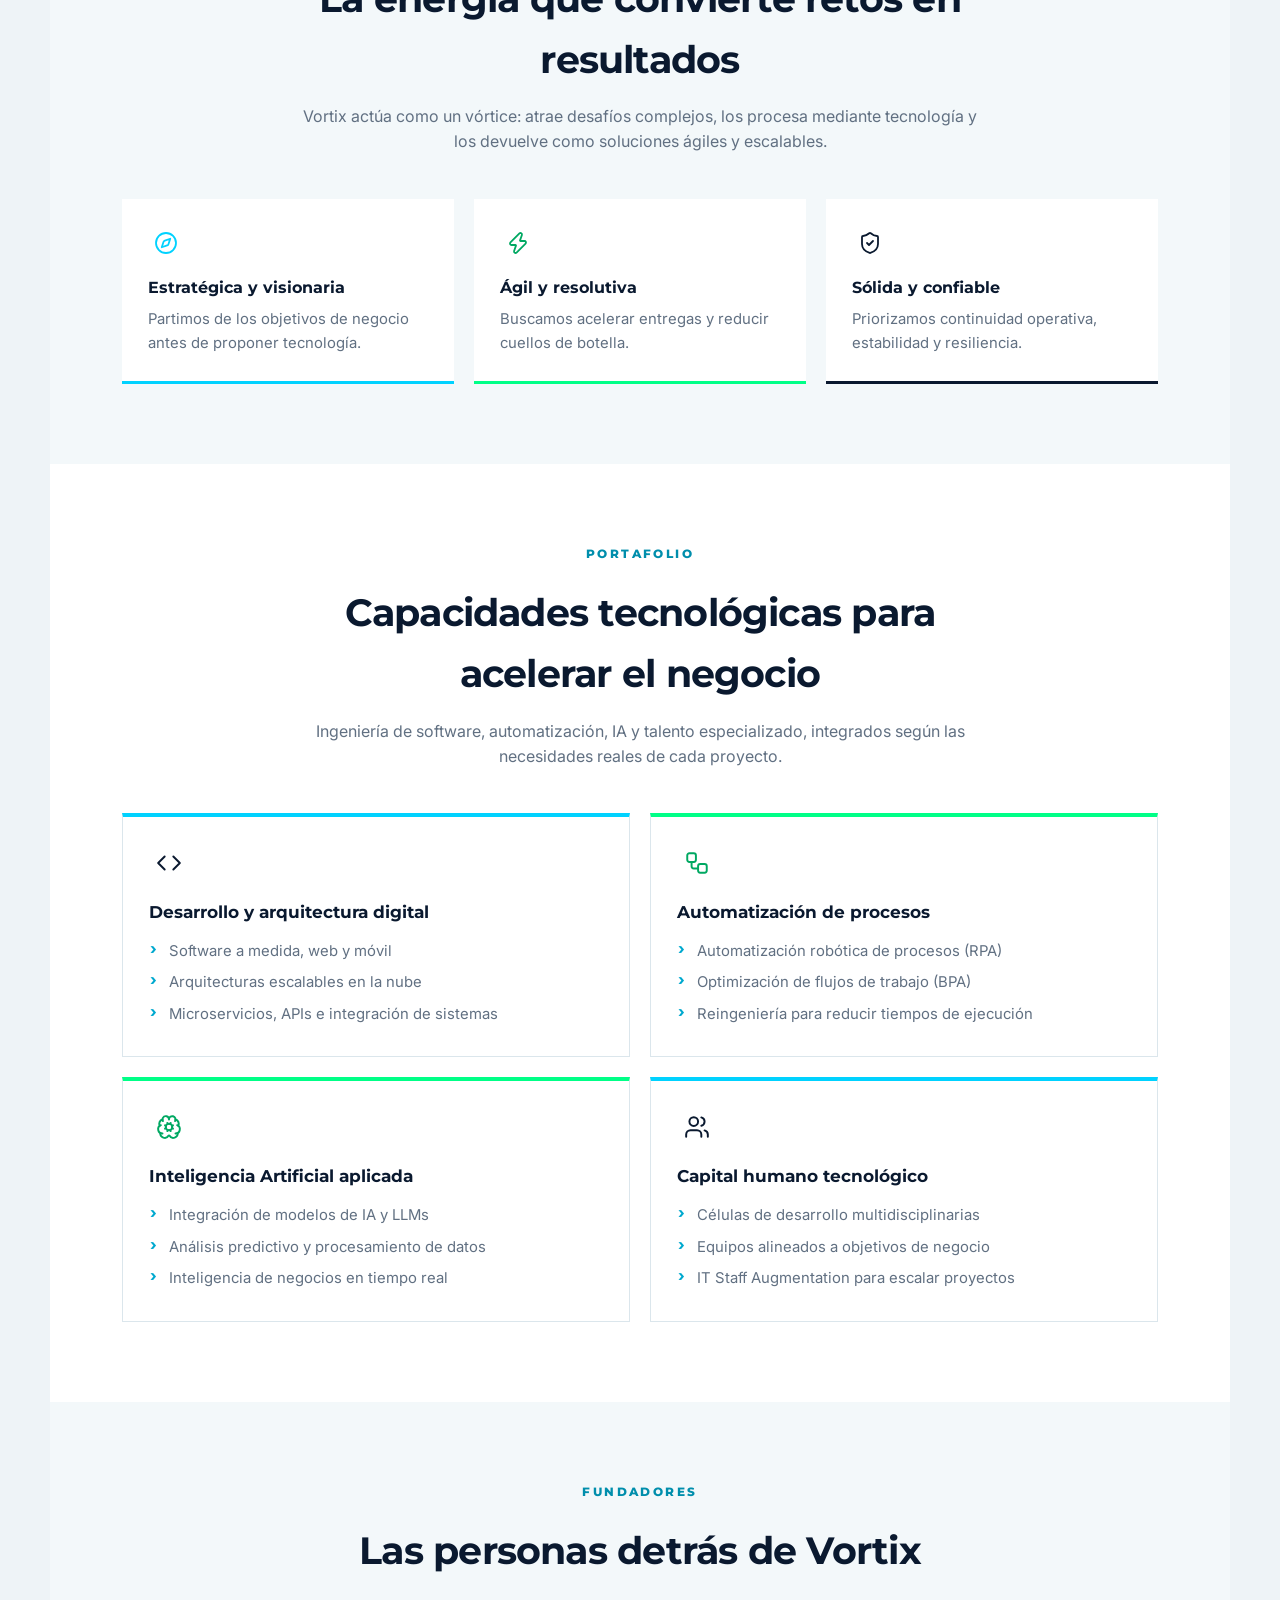
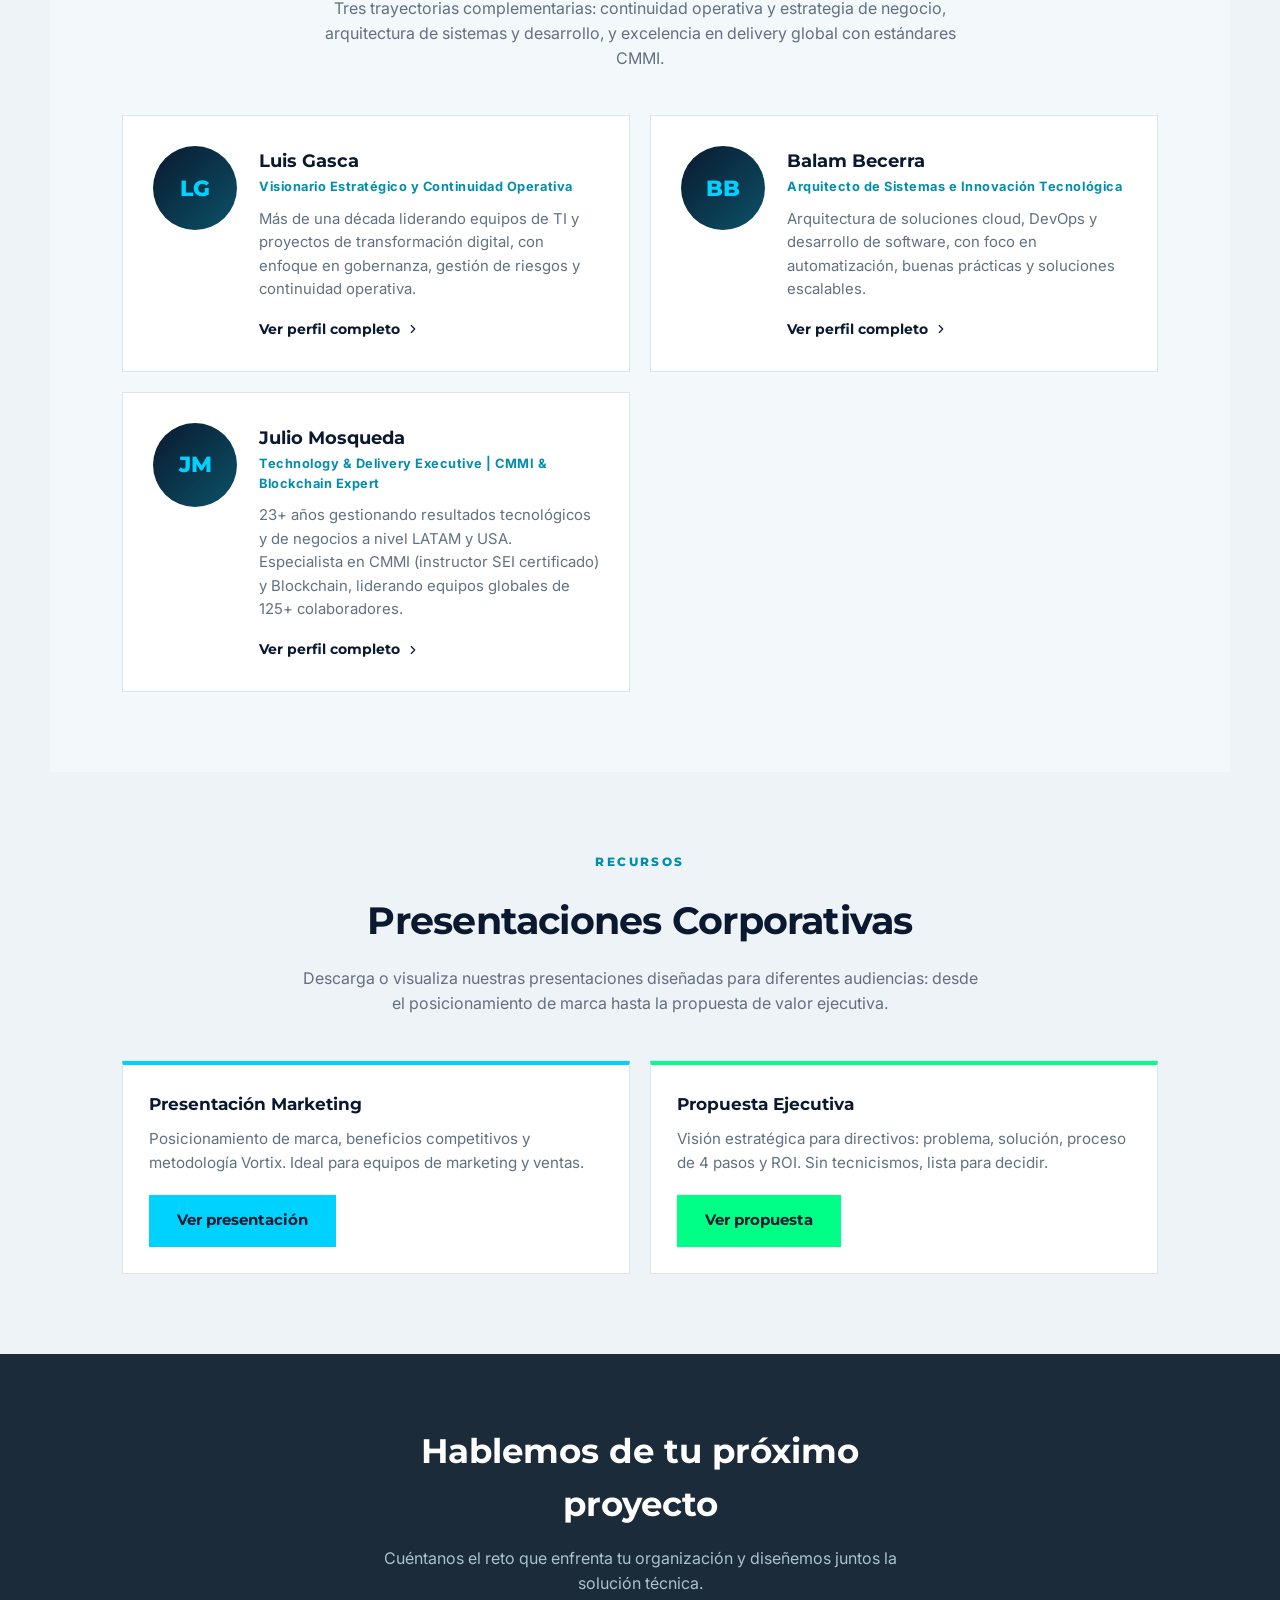
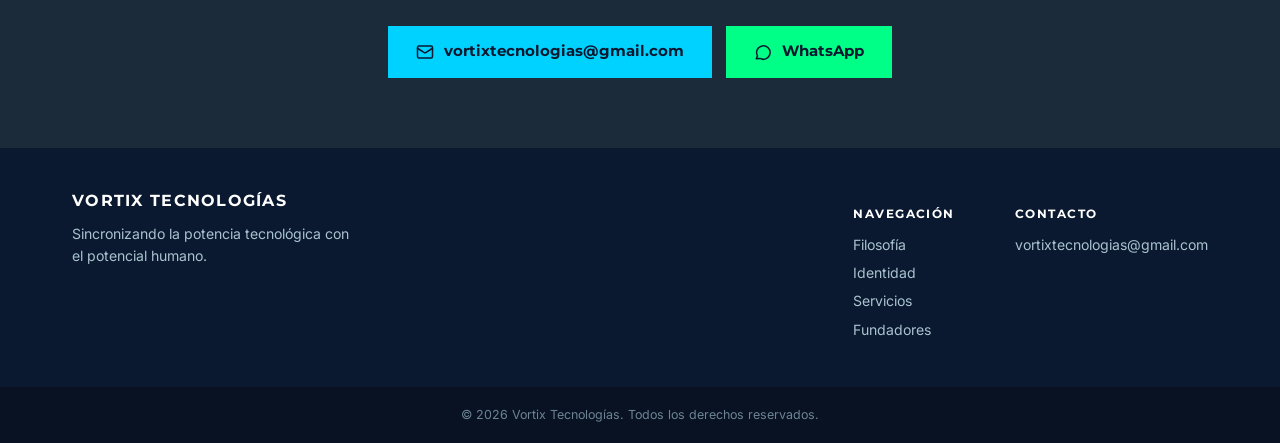
==== commit 1b725586: "Add files via upload" ====
--- a/index.html
+++ b/index.html
@@ -132,7 +132,7 @@
   <div class="section-head">
     <span class="eyebrow">Fundadores</span>
     <h2>Las personas detrás de Vortix</h2>
-    <p>Dos trayectorias complementarias: continuidad operativa y estrategia de negocio, junto con arquitectura de sistemas y desarrollo.</p>
+    <p>Tres trayectorias complementarias: continuidad operativa y estrategia de negocio, arquitectura de sistemas y desarrollo, y excelencia en delivery global con estándares CMMI.</p>
   </div>
   <div class="grid">
     <div class="founder-card">
@@ -153,6 +153,17 @@
         <span class="founder-role">Arquitecto de Sistemas e Innovación Tecnológica</span>
         <p>Arquitectura de soluciones cloud, DevOps y desarrollo de software, con foco en automatización, buenas prácticas y soluciones escalables.</p>
         <a class="founder-link" href="equipo/balam-becerra.html">Ver perfil completo
+          <svg xmlns="http://www.w3.org/2000/svg" viewBox="0 0 24 24" width="14" height="14" fill="none" stroke="currentColor" stroke-width="2" stroke-linecap="round" stroke-linejoin="round"><path d="m9 18 6-6-6-6"/></svg>
+        </a>
+      </div>
+    </div>
+    <div class="founder-card">
+      <div class="founder-photo">JM</div>
+      <div>
+        <h3>Julio Mosqueda</h3>
+        <span class="founder-role">Technology & Delivery Executive | CMMI & Blockchain Expert</span>
+        <p>23+ años gestionando resultados tecnológicos y de negocios a nivel LATAM y USA. Especialista en CMMI (instructor SEI certificado) y Blockchain, liderando equipos globales de 125+ colaboradores.</p>
+        <a class="founder-link" href="equipo/julio-mosqueda.html">Ver perfil completo
           <svg xmlns="http://www.w3.org/2000/svg" viewBox="0 0 24 24" width="14" height="14" fill="none" stroke="currentColor" stroke-width="2" stroke-linecap="round" stroke-linejoin="round"><path d="m9 18 6-6-6-6"/></svg>
         </a>
       </div>
